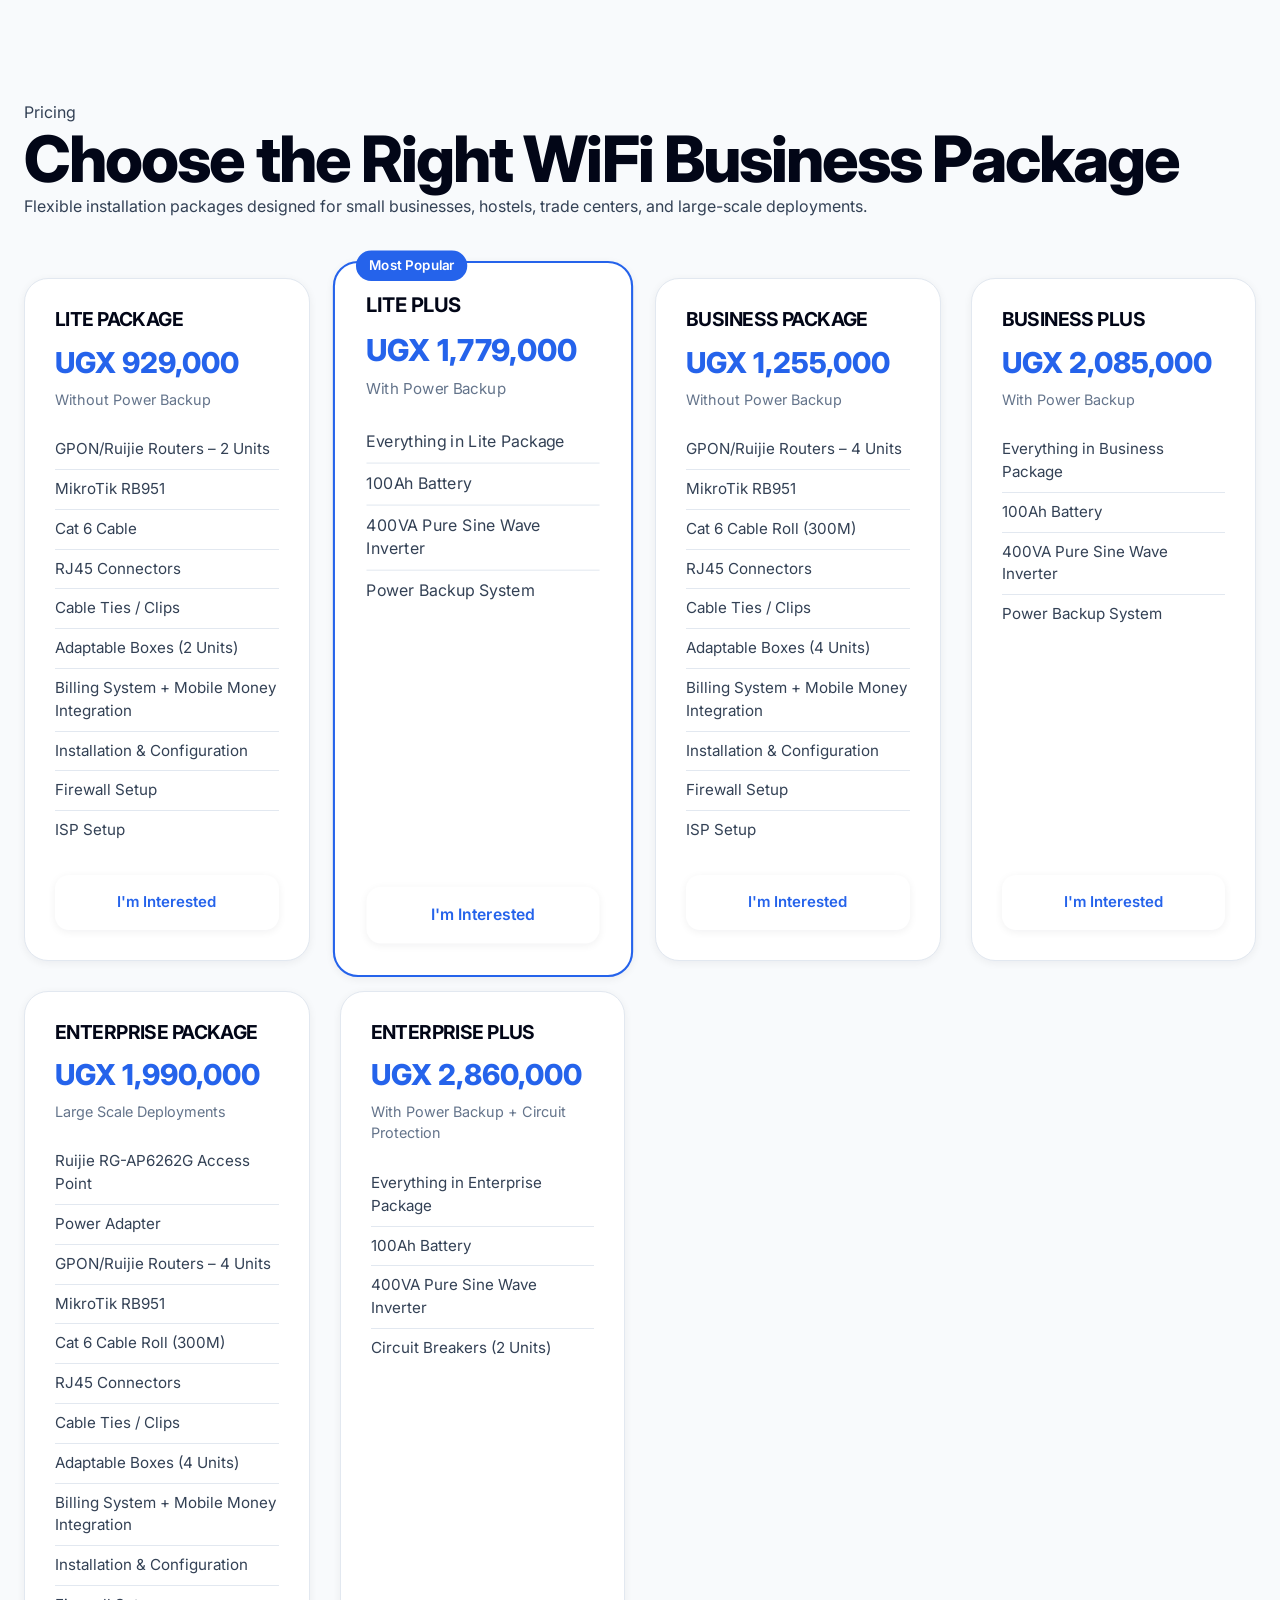
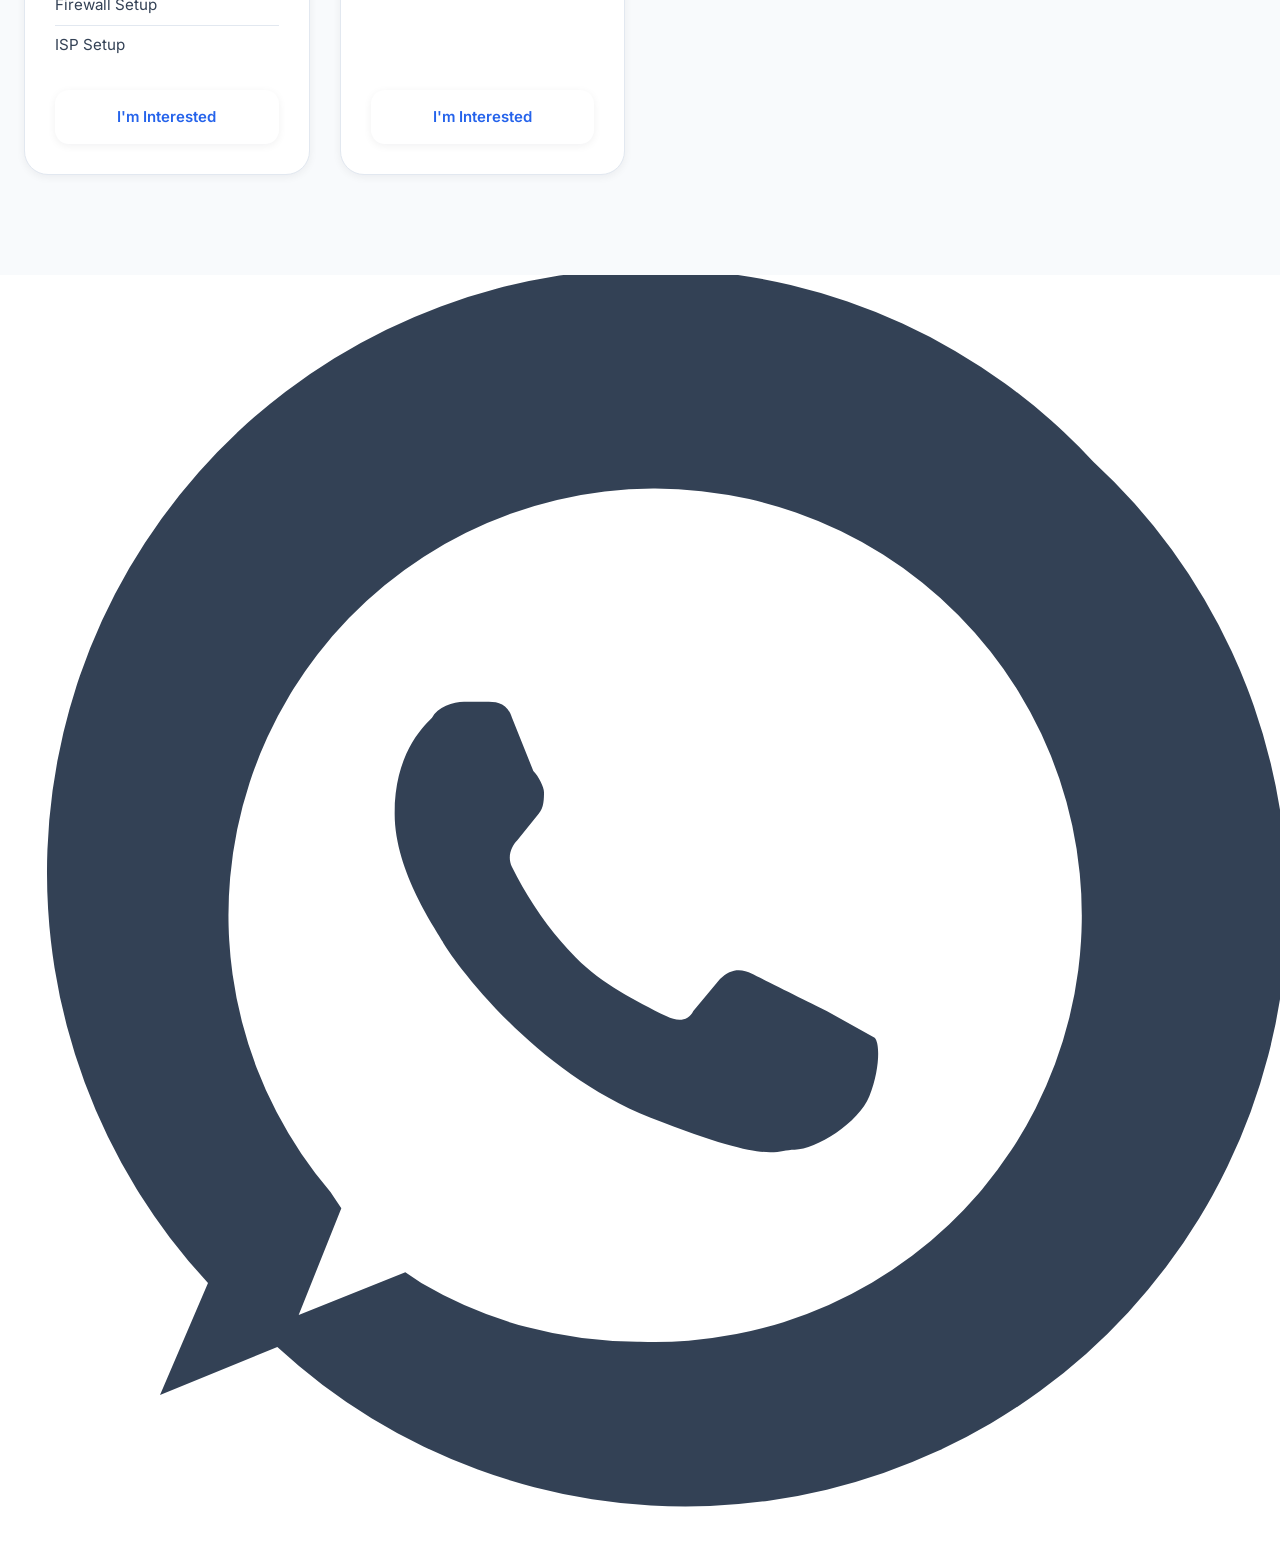
==== pricing.html @ b1c62f4a "feat: add pricing page and styles for pricing cards" ====
<!DOCTYPE html>
<html lang="en">
  <head>
    <meta charset="UTF-8" />
    <meta name="viewport" content="width=device-width, initial-scale=1.0" />
    <title>Pricing - Transys Claude</title>
        <meta charset="UTF-8" />
    <meta name="viewport" content="width=device-width, initial-scale=1.0" />
    <title>Transys Wifi Uganda — Start Your Own Profitable Hotspot Business</title>
    <meta name="description" content="Complete hotspot installation and passive monthly income setup in 2-5 days. Trusted by entrepreneurs across Uganda." />
    <link rel="preconnect" href="https://fonts.googleapis.com" />
    <link rel="preconnect" href="https://fonts.gstatic.com" crossorigin />
    <link href="https://fonts.googleapis.com/css2?family=Inter:wght@400;500;600;700;800&display=swap" rel="stylesheet" />

    <link rel="stylesheet" href="css/variables.css" />
    <link rel="stylesheet" href="css/reset.css" />
    <link rel="stylesheet" href="css/global.css" />
    <link rel="stylesheet" href="css/navbar.css" />
    <link rel="stylesheet" href="css/hero.css" />
    <link rel="stylesheet" href="css/responsive.css" />
    <link rel="stylesheet" href="css/testimonials.css" />
    <link rel="stylesheet" href="css/brands.css" />
    <link rel="stylesheet" href="css/income.css" />
    <link rel="stylesheet" href="css/sections.css" />
    <link rel="stylesheet" href="css/gallery-services.css" />
    <link rel="stylesheet" href="css/knowledge.css" />
    <link rel="stylesheet" href="css/cta.css" />
    <link rel="stylesheet" href="css/calculator.css" />
    <link rel="stylesheet" href="css/faq.css" />
    <link rel="stylesheet" href="css/footer.css" />
    <link rel="stylesheet" href="css/main.css" />
    <link rel="stylesheet" href="css/pricing.css" />
  </head>
  <body>

    <section class="pricing">

        <div class="container">

            <div class="section-heading">
                <span class="section-tag">Pricing</span>

                <h1>
                    Choose the Right WiFi Business Package
                </h1>

                <p>
                    Flexible installation packages designed for small businesses,
                    hostels, trade centers, and large-scale deployments.
                </p>
            </div>

            <div class="pricing-grid">

                <!-- LITE -->
                <div class="pricing-card">

                    <h3>LITE PACKAGE</h3>

                    <p class="price">
                        UGX 929,000
                    </p>

                    <p class="note">
                        Without Power Backup
                    </p>

                    <ul>
                        <li>GPON/Ruijie Routers – 2 Units</li>
                        <li>MikroTik RB951</li>
                        <li>Cat 6 Cable</li>
                        <li>RJ45 Connectors</li>
                        <li>Cable Ties / Clips</li>
                        <li>Adaptable Boxes (2 Units)</li>
                        <li>Billing System + Mobile Money Integration</li>
                        <li>Installation & Configuration</li>
                        <li>Firewall Setup</li>
                        <li>ISP Setup</li>
                    </ul>

                    <a
                        class="btn btn-primary"
                        target="_blank"
                        href="https://wa.me/256753300656?text=Hello%20I%20am%20interested%20in%20the%20LITE%20PACKAGE.">
                        I'm Interested
                    </a>

                </div>

                <!-- LITE PLUS -->
                <div class="pricing-card highlight">

                    <div class="badge">Most Popular</div>

                    <h3>LITE PLUS</h3>

                    <p class="price">
                        UGX 1,779,000
                    </p>

                    <p class="note">
                        With Power Backup
                    </p>

                    <ul>
                        <li>Everything in Lite Package</li>
                        <li>100Ah Battery</li>
                        <li>400VA Pure Sine Wave Inverter</li>
                        <li>Power Backup System</li>
                    </ul>

                    <a
                        class="btn btn-primary"
                        target="_blank"
                        href="https://wa.me/256753300656?text=Hello%20I%20am%20interested%20in%20the%20LITE%20PLUS%20PACKAGE.">
                        I'm Interested
                    </a>

                </div>

                <!-- BUSINESS -->
                <div class="pricing-card">

                    <h3>BUSINESS PACKAGE</h3>

                    <p class="price">
                        UGX 1,255,000
                    </p>

                    <p class="note">
                        Without Power Backup
                    </p>

                    <ul>
                        <li>GPON/Ruijie Routers – 4 Units</li>
                        <li>MikroTik RB951</li>
                        <li>Cat 6 Cable Roll (300M)</li>
                        <li>RJ45 Connectors</li>
                        <li>Cable Ties / Clips</li>
                        <li>Adaptable Boxes (4 Units)</li>
                        <li>Billing System + Mobile Money Integration</li>
                        <li>Installation & Configuration</li>
                        <li>Firewall Setup</li>
                        <li>ISP Setup</li>
                    </ul>

                    <a
                        class="btn btn-primary"
                        target="_blank"
                        href="https://wa.me/256753300656?text=Hello%20I%20am%20interested%20in%20the%20BUSINESS%20PACKAGE.">
                        I'm Interested
                    </a>

                </div>

                <!-- BUSINESS PLUS -->
                <div class="pricing-card">

                    <h3>BUSINESS PLUS</h3>

                    <p class="price">
                        UGX 2,085,000
                    </p>

                    <p class="note">
                        With Power Backup
                    </p>

                    <ul>
                        <li>Everything in Business Package</li>
                        <li>100Ah Battery</li>
                        <li>400VA Pure Sine Wave Inverter</li>
                        <li>Power Backup System</li>
                    </ul>

                    <a
                        class="btn btn-primary"
                        target="_blank"
                        href="https://wa.me/256753300656?text=Hello%20I%20am%20interested%20in%20the%20BUSINESS%20PLUS%20PACKAGE.">
                        I'm Interested
                    </a>

                </div>

                <!-- ENTERPRISE -->
                <div class="pricing-card">

                    <h3>ENTERPRISE PACKAGE</h3>

                    <p class="price">
                        UGX 1,990,000
                    </p>

                    <p class="note">
                        Large Scale Deployments
                    </p>

                    <ul>
                        <li>Ruijie RG-AP6262G Access Point</li>
                        <li>Power Adapter</li>
                        <li>GPON/Ruijie Routers – 4 Units</li>
                        <li>MikroTik RB951</li>
                        <li>Cat 6 Cable Roll (300M)</li>
                        <li>RJ45 Connectors</li>
                        <li>Cable Ties / Clips</li>
                        <li>Adaptable Boxes (4 Units)</li>
                        <li>Billing System + Mobile Money Integration</li>
                        <li>Installation & Configuration</li>
                        <li>Firewall Setup</li>
                        <li>ISP Setup</li>
                    </ul>

                    <a
                        class="btn btn-primary"
                        target="_blank"
                        href="https://wa.me/256753300656?text=Hello%20I%20am%20interested%20in%20the%20ENTERPRISE%20PACKAGE.">
                        I'm Interested
                    </a>

                </div>

                <!-- ENTERPRISE PLUS -->
                <div class="pricing-card">

                    <h3>ENTERPRISE PLUS</h3>

                    <p class="price">
                        UGX 2,860,000
                    </p>

                    <p class="note">
                        With Power Backup + Circuit Protection
                    </p>

                    <ul>
                        <li>Everything in Enterprise Package</li>
                        <li>100Ah Battery</li>
                        <li>400VA Pure Sine Wave Inverter</li>
                        <li>Circuit Breakers (2 Units)</li>
                    </ul>

                    <a
                        class="btn btn-primary"
                        target="_blank"
                        href="https://wa.me/256753300656?text=Hello%20I%20am%20interested%20in%20the%20ENTERPRISE%20PLUS%20PACKAGE.">
                        I'm Interested
                    </a>

                </div>

            </div>

        </div>

    </section>
    <a
        href="https://wa.me/256753300656"
        class="whatsapp-float"
        target="_blank"
        aria-label="Chat on WhatsApp">

        <svg viewBox="0 0 24 24" fill="currentColor">
            <path d="M20.5 3.5A11 11 0 0 0 3.9 18.9L3 21l2.2-.9A11 11 0 1 0 20.5 3.5zM12 20a8 8 0 0 1-4.1-1.1l-.3-.2-2 .8.8-2-.2-.3A8 8 0 1 1 12 20zm3.5-6.2c-.2-.1-1.2-.6-1.4-.7-.2-.1-.4-.1-.6.1l-.5.6c-.1.2-.3.2-.5.1-.6-.3-1.2-.6-1.7-1.1-.5-.5-.9-1.1-1.2-1.7-.1-.2 0-.4.1-.5l.4-.5c.1-.1.1-.3.1-.4 0-.1-.1-.3-.2-.4l-.4-1c-.1-.3-.3-.3-.5-.3h-.4c-.2 0-.5.1-.6.3-.2.2-.7.7-.7 1.8s.8 2.2.9 2.4c.1.2 1.6 2.4 3.9 3.3 2.3.9 2.3.6 2.7.6.4 0 1.2-.5 1.4-1 .2-.5.2-1 .1-1.1z"/>
        </svg>

    </a>

  </body>
</html>
---- css/variables.css ----
:root {
  /* Colors */
  --color-primary: #2563eb;
  --color-primary-dark: #1d4ed8;
  --color-primary-light: #dbeafe;
  --color-dark: #0f172a;
  --color-heading: #020617;
  --color-text: #334155;
  --color-text-light: #64748b;
  --color-accent: #14b8a6;
  --color-bg: #ffffff;
  --color-bg-light: #f8fafc;
  --color-border: #e2e8f0;
  --color-white: #ffffff;

  /* Typography */
  --font-main: "Inter", -apple-system, BlinkMacSystemFont, "Segoe UI", sans-serif;
  --fw-regular: 400;
  --fw-medium: 500;
  --fw-semibold: 600;
  --fw-bold: 700;
  --fw-extrabold: 800;
  --tracking-tight: -0.03em;

  /* Radius */
  --radius-sm: 10px;
  --radius-md: 14px;
  --radius-lg: 20px;
  --radius-xl: 24px;
  --radius-full: 999px;

  /* Shadows */
  --shadow-sm: 0 2px 8px rgba(15, 23, 42, 0.06);
  --shadow-md: 0 10px 40px rgba(15, 23, 42, 0.08);
  --shadow-lg: 0 20px 60px rgba(15, 23, 42, 0.12);

  /* Layout */
  --container-width: 1280px;
  --container-padding: 24px;
  --nav-height: 80px;

  /* Motion */
  --ease: cubic-bezier(0.16, 1, 0.3, 1);
  --transition-fast: 0.2s var(--ease);
  --transition-base: 0.35s var(--ease);
}
---- css/global.css ----
body {
  font-family: var(--font-main);
  color: var(--color-text);
  background: var(--color-bg);
  font-weight: var(--fw-regular);
}

.container {
  width: 100%;
  max-width: var(--container-width);
  margin-inline: auto;
  padding-inline: var(--container-padding);
}

h1,
h2,
h3,
h4 {
  font-weight: var(--fw-extrabold);
  letter-spacing: var(--tracking-tight);
  color: var(--color-heading);
  line-height: 1.1;
}

h1 {
  font-size: clamp(2.5rem, 5vw, 4.25rem);
}

h2 {
  font-size: clamp(1.875rem, 3.5vw, 2.75rem);
}

h3 {
  font-size: clamp(1.25rem, 2vw, 1.5rem);
}

p {
  color: var(--color-text);
}

.eyebrow {
  display: inline-flex;
  align-items: center;
  gap: 8px;
  font-size: 0.8125rem;
  font-weight: var(--fw-semibold);
  letter-spacing: 0.02em;
  text-transform: uppercase;
  color: var(--color-primary);
  background: var(--color-primary-light);
  padding: 6px 14px;
  border-radius: var(--radius-full);
}

/* Buttons */
.btn {
  display: inline-flex;
  align-items: center;
  justify-content: center;
  gap: 10px;
  padding: 16px 28px;
  border-radius: var(--radius-md);
  font-weight: var(--fw-semibold);
  font-size: 0.9375rem;
  white-space: nowrap;
  transition: transform var(--transition-fast), box-shadow var(--transition-fast),
    background var(--transition-fast), border-color var(--transition-fast);
  position: relative;
  overflow: hidden;
}

.btn svg {
  width: 18px;
  height: 18px;
  transition: transform var(--transition-fast);
}

.btn-primary {
  background: var(--color-primary);
  color: var(--color-white);
  box-shadow: var(--shadow-sm);
}

.btn-primary:hover {
  background: var(--color-primary-dark);
  box-shadow: var(--shadow-md);
  transform: translateY(-2px);
}

.btn-primary:hover svg {
  transform: translateX(3px);
}

.btn-secondary {
  background: var(--color-white);
  color: var(--color-heading);
  border: 1.5px solid var(--color-border);
}

.btn-secondary:hover {
  border-color: var(--color-dark);
  transform: translateY(-2px);
  box-shadow: var(--shadow-sm);
}

/* Ripple */
.btn .ripple {
  position: absolute;
  border-radius: 50%;
  transform: scale(0);
  background: rgba(255, 255, 255, 0.45);
  pointer-events: none;
  animation: ripple-anim 0.6s var(--ease);
}

.btn-secondary .ripple {
  background: rgba(15, 23, 42, 0.12);
}

@keyframes ripple-anim {
  to {
    transform: scale(3);
    opacity: 0;
  }
}

/* Scroll reveal */
[data-reveal] {
  opacity: 0;
  transform: translateY(40px);
  transition: opacity 0.7s var(--ease), transform 0.7s var(--ease);
}

[data-reveal].is-visible {
  opacity: 1;
  transform: translateY(0);
}

/* Cards (shared) */
.card {
  background: var(--color-white);
  border: 1px solid var(--color-border);
  border-radius: var(--radius-lg);
  padding: 32px;
  transition: transform var(--transition-base), box-shadow var(--transition-base);
}

.card:hover {
  transform: translateY(-6px);
  box-shadow: var(--shadow-md);
}

.icon-badge {
  display: inline-flex;
  align-items: center;
  justify-content: center;
  width: 52px;
  height: 52px;
  border-radius: var(--radius-md);
  background: var(--color-primary-light);
  color: var(--color-primary);
}

.icon-badge svg {
  width: 26px;
  height: 26px;
}

/* Section spacing */
section {
  padding-block: 96px;
}

.section-head {
  max-width: 640px;
  margin-bottom: 56px;
}

.section-head.center {
  margin-inline: auto;
  text-align: center;
}

.section-head h2 {
  margin-top: 14px;
}

.section-head p {
  margin-top: 16px;
  font-size: 1.0625rem;
  color: var(--color-text-light);
}

.bg-light {
  background: var(--color-bg-light);
}

.visually-hidden {
  position: absolute;
  width: 1px;
  height: 1px;
  overflow: hidden;
  clip: rect(0 0 0 0);
  white-space: nowrap;
}
---- css/navbar.css ----
.navbar {
  position: fixed;
  top: 0;
  left: 0;
  right: 0;
  height: var(--nav-height);
  display: flex;
  align-items: center;
  z-index: 1000;
  background: transparent;
  transition: background var(--transition-base), box-shadow var(--transition-base),
    backdrop-filter var(--transition-base), height var(--transition-base);
}

.navbar.is-scrolled {
  height: 72px;
  background: rgba(255, 255, 255, 0.75);
  backdrop-filter: blur(14px);
  -webkit-backdrop-filter: blur(14px);
  box-shadow: 0 1px 0 rgba(15, 23, 42, 0.06);
}

.navbar__inner {
  display: flex;
  align-items: center;
  justify-content: space-between;
  width: 100%;
}

.navbar__brand {
  display: flex;
  align-items: center;
  gap: 10px;
  font-weight: var(--fw-extrabold);
  font-size: 1.125rem;
  color: var(--color-heading);
  letter-spacing: var(--tracking-tight);
}

.navbar__brand .logo-mark {
  width: 34px;
  height: 34px;
  border-radius: 9px;
  background: var(--color-primary);
  display: flex;
  align-items: center;
  justify-content: center;
}

.navbar__brand .logo-mark svg {
  width: 19px;
  height: 19px;
  color: var(--color-white);
}

.navbar__links {
  display: flex;
  align-items: center;
  gap: 36px;
}

.navbar__links a {
  font-size: 0.9375rem;
  font-weight: var(--fw-medium);
  color: var(--color-text);
  position: relative;
  padding-block: 6px;
  transition: color var(--transition-fast);
}

.navbar__links a::after {
  content: "";
  position: absolute;
  left: 0;
  bottom: 0;
  width: 0;
  height: 2px;
  background: var(--color-primary);
  transition: width var(--transition-fast);
}

.navbar__links a:hover {
  color: var(--color-heading);
}

.navbar__links a:hover::after {
  width: 100%;
}

.navbar__actions {
  display: flex;
  align-items: center;
  gap: 16px;
}

.navbar__actions .btn {
  padding: 12px 22px;
}

/* Mobile toggle */
.navbar__toggle {
  display: none;
  flex-direction: column;
  gap: 5px;
  width: 26px;
}

.navbar__toggle span {
  display: block;
  height: 2px;
  width: 100%;
  background: var(--color-heading);
  border-radius: 2px;
  transition: transform var(--transition-fast), opacity var(--transition-fast);
}

.navbar__toggle.is-open span:nth-child(1) {
  transform: translateY(7px) rotate(45deg);
}

.navbar__toggle.is-open span:nth-child(2) {
  opacity: 0;
}

.navbar__toggle.is-open span:nth-child(3) {
  transform: translateY(-7px) rotate(-45deg);
}

.navbar__mobile {
  position: fixed;
  top: var(--nav-height);
  left: 0;
  right: 0;
  background: var(--color-white);
  border-top: 1px solid var(--color-border);
  box-shadow: var(--shadow-md);
  padding: 24px var(--container-padding) 32px;
  display: flex;
  flex-direction: column;
  gap: 18px;
  transform: translateY(-12px);
  opacity: 0;
  pointer-events: none;
  transition: transform var(--transition-base), opacity var(--transition-base);
}

.navbar__mobile.is-open {
  transform: translateY(0);
  opacity: 1;
  pointer-events: auto;
}

.navbar__mobile a {
  font-weight: var(--fw-medium);
  font-size: 1rem;
  color: var(--color-heading);
}

.navbar__mobile .btn {
  width: 100%;
}
---- css/hero.css ----
.hero {
  padding-top: calc(var(--nav-height) + 64px);
  padding-bottom: 80px;
  position: relative;
  overflow: hidden;
  background: radial-gradient(circle at 80% 0%, #eef4ff 0%, #ffffff 55%);
}

.hero__grid {
  display: grid;
  grid-template-columns: 1.05fr 0.95fr;
  gap: 64px;
  align-items: center;
}

.hero__content .eyebrow {
  margin-bottom: 22px;
}

.hero__content h1 {
  margin-bottom: 22px;
}

.hero__content h1 .accent {
  color: var(--color-primary);
}

.hero__content p {
  font-size: 1.125rem;
  color: var(--color-text-light);
  max-width: 520px;
  margin-bottom: 36px;
}

.hero__actions {
  display: flex;
  flex-wrap: wrap;
  gap: 16px;
  margin-bottom: 48px;
}

.hero__rating {
  display: flex;
  align-items: center;
  gap: 14px;
  margin-bottom: 40px;
}

.hero__rating .stars {
  display: flex;
  gap: 3px;
  color: #f59e0b;
}

.hero__rating .stars svg {
  width: 18px;
  height: 18px;
}

.hero__rating span {
  font-size: 0.9375rem;
  color: var(--color-text-light);
  font-weight: var(--fw-medium);
}

.hero__trust-label {
  font-size: 0.8125rem;
  font-weight: var(--fw-semibold);
  text-transform: uppercase;
  letter-spacing: 0.04em;
  color: var(--color-text-light);
  margin-bottom: 16px;
}

.hero__brands {
  display: flex;
  flex-wrap: wrap;
  align-items: center;
  gap: 28px;
}

.hero__brands span {
  font-weight: var(--fw-bold);
  font-size: 1rem;
  color: #94a3b8;
  letter-spacing: 0.01em;
}

/* Visual side */
.hero__visual {
  position: relative;
  display: flex;
  align-items: center;
  justify-content: center;
}

.hero__art {
  width: 100%;
  aspect-ratio: 1 / 1;
  max-width: 520px;
  border-radius: var(--radius-xl);
  background: linear-gradient(145deg, var(--color-dark), #1e3a8a);
  position: relative;
  box-shadow: var(--shadow-lg);
  overflow: hidden;
}

.hero__art svg {
  position: absolute;
  inset: 0;
  width: 100%;
  height: 100%;
}

.hero__float-card {
  position: absolute;
  background: var(--color-white);
  border-radius: var(--radius-md);
  box-shadow: var(--shadow-md);
  padding: 16px 18px;
  display: flex;
  align-items: center;
  gap: 12px;
  animation: float 5s ease-in-out infinite;
}

.hero__float-card.card-1 {
  top: 12%;
  left: -8%;
  animation-delay: 0s;
}

.hero__float-card.card-2 {
  bottom: 14%;
  right: -10%;
  animation-delay: 1.2s;
}

.hero__float-card .icon-badge {
  width: 40px;
  height: 40px;
  border-radius: 10px;
}

.hero__float-card .icon-badge svg {
  width: 20px;
  height: 20px;
}

.hero__float-card strong {
  display: block;
  font-size: 0.9375rem;
  color: var(--color-heading);
}

.hero__float-card small {
  font-size: 0.8125rem;
  color: var(--color-text-light);
}

@keyframes float {
  0%,
  100% {
    transform: translateY(0);
  }
  50% {
    transform: translateY(-12px);
  }
}

@media (prefers-reduced-motion: reduce) {
  .hero__float-card {
    animation: none;
  }
}
---- css/responsive.css ----
@media (max-width: 1024px) {
  .hero__grid {
    grid-template-columns: 1fr;
    text-align: center;
  }

  .hero__content p {
    margin-inline: auto;
  }

  .hero__actions,
  .hero__rating,
  .hero__brands {
    justify-content: center;
  }

  .hero__visual {
    order: -1;
  }

  .hero__art {
    max-width: 420px;
    margin-inline: auto;
  }
}

@media (max-width: 860px) {
  .navbar__links {
    display: none;
  }

  .navbar__actions .btn-secondary {
    display: none;
  }

  .navbar__toggle {
    display: flex;
  }
}

@media (min-width: 861px) {
  .navbar__mobile {
    display: none;
  }
}

@media (max-width: 640px) {
  :root {
    --container-padding: 20px;
  }

  section {
    padding-block: 64px;
  }

  .hero {
    padding-top: calc(var(--nav-height) + 40px);
  }

  .hero__actions {
    flex-direction: column;
    width: 100%;
  }

  .hero__actions .btn {
    width: 100%;
  }

  .hero__float-card.card-1 {
    left: 0;
    top: -6%;
  }

  .hero__float-card.card-2 {
    right: 0;
    bottom: -6%;
  }
}
---- css/testimonials.css ----
.testimonials {
  position: relative;
  overflow: hidden;
}

.testimonials__head {
  display: flex;
  align-items: flex-end;
  justify-content: space-between;
  gap: 24px;
  margin-bottom: 48px;
}

.testimonials__head .section-head {
  margin-bottom: 0;
}

.testimonials__controls {
  display: flex;
  align-items: center;
  gap: 12px;
}

.testimonials__arrow {
  display: flex;
  align-items: center;
  justify-content: center;
  width: 48px;
  height: 48px;
  border-radius: var(--radius-full);
  background: var(--color-white);
  border: 1.5px solid var(--color-border);
  color: var(--color-heading);
  transition: background var(--transition-fast), border-color var(--transition-fast),
    transform var(--transition-fast);
}

.testimonials__arrow svg {
  width: 20px;
  height: 20px;
}

.testimonials__arrow:hover {
  background: var(--color-primary);
  border-color: var(--color-primary);
  color: var(--color-white);
  transform: translateY(-2px);
}

/* Viewport / track */
.testimonials__viewport {
  overflow: hidden;
  border-radius: var(--radius-xl);
}

.testimonials__track {
  display: flex;
  transition: transform 0.6s var(--ease);
  will-change: transform;
}

.testimonials__slide {
  flex: 0 0 calc((100% - 2 * 24px) / 3);
  margin-right: 24px;
}

.testimonial-card {
  background: var(--color-white);
  border: 1px solid var(--color-border);
  border-radius: var(--radius-lg);
  overflow: hidden;
  box-shadow: var(--shadow-sm);
  transition: transform var(--transition-base), box-shadow var(--transition-base);
  height: 100%;
}

.testimonial-card:hover {
  transform: translateY(-6px);
  box-shadow: var(--shadow-md);
}

.testimonial-card__video {
  position: relative;
  aspect-ratio: 16 / 9;
  background: var(--color-dark);
  overflow: hidden;
}

.testimonial-card__video img {
  width: 100%;
  height: 100%;
  object-fit: cover;
  transition: transform 0.5s var(--ease);
}

.testimonial-card:hover .testimonial-card__video img {
  transform: scale(1.06);
}

.testimonial-card__video iframe {
  position: absolute;
  inset: 0;
  width: 100%;
  height: 100%;
  border: 0;
}

.testimonial-card__badge {
  position: absolute;
  top: 14px;
  left: 14px;
  display: inline-flex;
  align-items: center;
  gap: 6px;
  background: rgba(15, 23, 42, 0.6);
  backdrop-filter: blur(6px);
  color: var(--color-white);
  font-size: 0.75rem;
  font-weight: var(--fw-semibold);
  padding: 6px 12px;
  border-radius: var(--radius-full);
}

.testimonial-card__duration {
  position: absolute;
  bottom: 14px;
  right: 14px;
  background: rgba(15, 23, 42, 0.7);
  color: var(--color-white);
  font-size: 0.75rem;
  font-weight: var(--fw-medium);
  padding: 4px 10px;
  border-radius: var(--radius-full);
}

.testimonial-card__play {
  position: absolute;
  inset: 0;
  display: flex;
  align-items: center;
  justify-content: center;
}

.testimonial-card__play span {
  width: 64px;
  height: 64px;
  border-radius: 50%;
  background: rgba(255, 255, 255, 0.95);
  display: flex;
  align-items: center;
  justify-content: center;
  box-shadow: var(--shadow-md);
  transition: transform var(--transition-fast), background var(--transition-fast);
}

.testimonial-card__play svg {
  width: 22px;
  height: 22px;
  color: var(--color-primary);
  margin-left: 3px;
}

.testimonial-card:hover .testimonial-card__play span {
  transform: scale(1.08);
  background: var(--color-primary);
}

.testimonial-card:hover .testimonial-card__play svg {
  color: var(--color-white);
}

.testimonial-card__body {
  padding: 22px 24px 26px;
}

.testimonial-card__person {
  display: flex;
  align-items: center;
  gap: 12px;
  margin-bottom: 16px;
}

.testimonial-card__avatar {
  width: 44px;
  height: 44px;
  border-radius: 50%;
  background: var(--color-primary-light);
  color: var(--color-primary);
  display: flex;
  align-items: center;
  justify-content: center;
  font-weight: var(--fw-bold);
  font-size: 0.9375rem;
  flex-shrink: 0;
}

.testimonial-card__person strong {
  display: block;
  font-size: 0.9375rem;
  color: var(--color-heading);
}

.testimonial-card__person small {
  font-size: 0.8125rem;
  color: var(--color-text-light);
}

.testimonial-card__stat {
  display: flex;
  align-items: center;
  justify-content: space-between;
  padding-top: 16px;
  border-top: 1px solid var(--color-border);
}

.testimonial-card__stat span {
  font-size: 0.8125rem;
  color: var(--color-text-light);
  font-weight: var(--fw-medium);
}

.testimonial-card__stat strong {
  font-size: 1.0625rem;
  color: var(--color-accent);
  font-weight: var(--fw-extrabold);
}

/* Dots */
.testimonials__dots {
  display: flex;
  justify-content: center;
  gap: 8px;
  margin-top: 36px;
}

.testimonials__dot {
  width: 8px;
  height: 8px;
  border-radius: var(--radius-full);
  background: var(--color-border);
  transition: width var(--transition-fast), background var(--transition-fast);
}

.testimonials__dot.is-active {
  width: 26px;
  background: var(--color-primary);
}

/* Progress bar (autoplay indicator) */
.testimonials__progress {
  position: relative;
  height: 3px;
  width: 120px;
  background: var(--color-border);
  border-radius: var(--radius-full);
  overflow: hidden;
  margin-top: 36px;
  margin-inline: auto;
}

.testimonials__progress-bar {
  position: absolute;
  inset: 0;
  width: 0%;
  background: var(--color-primary);
  border-radius: var(--radius-full);
}

.testimonials__progress-bar.is-animating {
  transition: width linear;
}
---- css/brands.css ----
.brands{

    padding:70px 0;

    overflow:hidden;

    background:var(--color-bg-light);

}

.brands-title{

    text-align:center;

    margin-bottom:40px;

    color:var(--color-text-light);

    font-weight:600;

}

.brands-slider{

    overflow:hidden;

}

.brands-track{

    display:flex;

    width:max-content;

    gap:70px;

    animation:scrollBrands 25s linear infinite;

}

.brands-track img{

    height:40px;

    width:auto;

    opacity:.8;

    transition:.3s;

}

.brands-track img:hover{

    opacity:1;

    transform:scale(1.1);

}

@keyframes scrollBrands{

    from{
        transform:translateX(0);
    }

    to{
        transform:translateX(-50%);
    }

}

/* ========================
   BRANDS MARQUEE
======================== */
.brands {
  padding-block: 52px;
  border-top: 1px solid var(--color-border);
  border-bottom: 1px solid var(--color-border);
  background: var(--color-white);
  overflow: hidden;
}

.brands-title {
  font-size: 0.8125rem;
  font-weight: var(--fw-semibold);
  text-transform: uppercase;
  letter-spacing: 0.06em;
  color: var(--color-text-light);
  text-align: center;
  margin-bottom: 36px;
}

/* Slider viewport — masks overflow on both sides */
.brands-slider {
  position: relative;
  overflow: hidden;
}

/* Fade-out edges */
.brands-slider::before,
.brands-slider::after {
  content: "";
  position: absolute;
  top: 0;
  bottom: 0;
  width: 120px;
  z-index: 2;
  pointer-events: none;
}

.brands-slider::before {
  left: 0;
  background: linear-gradient(to right, var(--color-white), transparent);
}

.brands-slider::after {
  right: 0;
  background: linear-gradient(to left, var(--color-white), transparent);
}

/* The track that scrolls */
.brands-track {
  display: flex;
  align-items: center;
  gap: 64px;
  width: max-content;
  animation: brands-scroll 28s linear infinite;
}

.brands-track:hover {
  animation-play-state: paused;
}

@keyframes brands-scroll {
  0%   { transform: translateX(0); }
  100% { transform: translateX(-50%); }
}

/* Logo images */
.brands-track img {
  height: 36px;
  width: auto;
  max-width: 140px;
  object-fit: contain;
  filter: grayscale(1) opacity(0.55);
  transition: filter var(--transition-base), transform var(--transition-base);
  display: block;
  flex-shrink: 0;
  user-select: none;
  -webkit-user-drag: none;
}

.brands-track img:hover {
  filter: grayscale(0) opacity(1);
  transform: scale(1.08);
}

/* Responsive */
@media (max-width: 640px) {
  .brands-track {
    gap: 40px;
    animation-duration: 18s;
  }

  .brands-track img {
    height: 28px;
  }

  .brands-slider::before,
  .brands-slider::after {
    width: 60px;
  }
}

.hero__trust{
    margin-top:40px;
}

.hero__trust-label{
    font-size:0.9rem;
    font-weight:600;
    color:var(--color-text-light);
    margin-bottom:16px;
}

/* container that hides overflow */
.brands-slider{
    width:100%;
    overflow:hidden;
}

/* moving track */
.brands-track{
    display:flex;
    align-items:center;
    gap:60px;
    width:max-content;
    animation:scrollBrands 25s linear infinite;
}

/* logos */
.brands-track img{
    height:34px;
    width:auto;
    flex-shrink:0;
    opacity:0.75;
    transition:0.3s ease;
}

/* hover effect */
.brands-track img:hover{
    opacity:1;
    transform:scale(1.08);
}

/* smooth infinite scroll */
@keyframes scrollBrands{
    0%{
        transform:translateX(0);
    }
    100%{
        transform:translateX(-50%);
    }
}
---- css/income.css ----
.income {
  position: relative;
}

.income__grid {
  display: grid;
  grid-template-columns: repeat(3, 1fr);
  gap: 24px;
}

.income-card {
  position: relative;
  background: var(--color-white);
  border: 1px solid var(--color-border);
  border-radius: var(--radius-lg);
  padding: 32px;
  overflow: hidden;
  transition: transform var(--transition-base), box-shadow var(--transition-base),
    border-color var(--transition-base);
}

.income-card:hover {
  transform: translateY(-6px);
  box-shadow: var(--shadow-md);
  border-color: transparent;
}

.income-card__glow {
  position: absolute;
  top: -60px;
  right: -60px;
  width: 160px;
  height: 160px;
  border-radius: 50%;
  background: radial-gradient(circle, var(--color-primary-light) 0%, transparent 70%);
  opacity: 0;
  transition: opacity var(--transition-base);
}

.income-card:hover .income-card__glow {
  opacity: 1;
}

.income-card__top {
  display: flex;
  align-items: flex-start;
  justify-content: space-between;
  margin-bottom: 28px;
}

.income-card__tag {
  display: inline-flex;
  align-items: center;
  gap: 6px;
  font-size: 0.75rem;
  font-weight: var(--fw-semibold);
  text-transform: uppercase;
  letter-spacing: 0.03em;
  color: var(--color-accent);
  background: #ecfdf5;
  padding: 6px 12px;
  border-radius: var(--radius-full);
}

.income-card__tag svg {
  width: 12px;
  height: 12px;
}

.income-card h3 {
  margin-bottom: 4px;
}

.income-card__location {
  font-size: 0.875rem;
  color: var(--color-text-light);
  margin-bottom: 24px;
}

.income-card__figure {
  display: flex;
  align-items: baseline;
  gap: 8px;
  margin-bottom: 22px;
}

.income-card__figure strong {
  font-size: 2rem;
  font-weight: var(--fw-extrabold);
  letter-spacing: var(--tracking-tight);
  color: var(--color-heading);
}

.income-card__figure span {
  font-size: 0.9375rem;
  color: var(--color-text-light);
  font-weight: var(--fw-medium);
}

.income-card__stats {
  display: flex;
  gap: 18px;
  padding-top: 20px;
  border-top: 1px solid var(--color-border);
}

.income-card__stat {
  display: flex;
  align-items: center;
  gap: 8px;
}

.income-card__stat svg {
  width: 16px;
  height: 16px;
  color: var(--color-primary);
  flex-shrink: 0;
}

.income-card__stat span {
  font-size: 0.8125rem;
  color: var(--color-text-light);
  font-weight: var(--fw-medium);
}

/* Animated counter */
.income-card__figure strong[data-count] {
  font-variant-numeric: tabular-nums;
}

.income__footnote {
  display: flex;
  align-items: center;
  gap: 10px;
  justify-content: center;
  margin-top: 40px;
  font-size: 0.875rem;
  color: var(--color-text-light);
}

.income__footnote svg {
  width: 16px;
  height: 16px;
  color: var(--color-accent);
  flex-shrink: 0;
}
---- css/sections.css ----
/* ========================
   WHY IT WORKS
======================== */
.why {
  position: relative;
  overflow: hidden;
}

.why__grid {
  display: grid;
  grid-template-columns: 1fr 1fr;
  gap: 80px;
  align-items: center;
}

.why__visual {
  position: relative;
}

.why__visual-inner {
  background: linear-gradient(145deg, var(--color-dark) 0%, #1e3a8a 100%);
  border-radius: var(--radius-xl);
  padding: 40px 36px;
  box-shadow: var(--shadow-lg);
  position: relative;
  overflow: hidden;
}

.why__visual-inner::before {
  content: "";
  position: absolute;
  top: -80px;
  right: -80px;
  width: 260px;
  height: 260px;
  background: radial-gradient(circle, rgba(37,99,235,0.4) 0%, transparent 70%);
  border-radius: 50%;
}

.why__stat-row {
  display: grid;
  grid-template-columns: 1fr 1fr;
  gap: 16px;
  margin-bottom: 16px;
}

.why__stat-box {
  background: rgba(255, 255, 255, 0.06);
  border: 1px solid rgba(255, 255, 255, 0.1);
  border-radius: var(--radius-md);
  padding: 20px;
  transition: background var(--transition-fast);
}

.why__stat-box:hover {
  background: rgba(255, 255, 255, 0.1);
}

.why__stat-box .label {
  display: block;
  font-size: 0.75rem;
  font-weight: var(--fw-semibold);
  text-transform: uppercase;
  letter-spacing: 0.05em;
  color: rgba(255, 255, 255, 0.5);
  margin-bottom: 10px;
}

.why__stat-box strong {
  display: block;
  font-size: 1.625rem;
  font-weight: var(--fw-extrabold);
  letter-spacing: var(--tracking-tight);
  color: var(--color-white);
  font-variant-numeric: tabular-nums;
}

.why__stat-box.accent strong {
  color: var(--color-accent);
}

.why__stat-box.full {
  grid-column: 1 / -1;
}

.why__bar-label {
  display: flex;
  justify-content: space-between;
  font-size: 0.8125rem;
  color: rgba(255, 255, 255, 0.6);
  margin-bottom: 8px;
}

.why__bar-track {
  height: 6px;
  background: rgba(255, 255, 255, 0.1);
  border-radius: var(--radius-full);
  overflow: hidden;
}

.why__bar-fill {
  height: 100%;
  border-radius: var(--radius-full);
  background: var(--color-primary);
  width: 0%;
  transition: width 1.2s var(--ease);
}

.why__bar-fill.is-filled {
  /* width set by inline style */
}

/* Reasons list */
.why__reasons {
  display: flex;
  flex-direction: column;
  gap: 28px;
  margin-top: 40px;
}

.why__reason {
  display: flex;
  align-items: flex-start;
  gap: 18px;
  padding: 24px;
  background: var(--color-white);
  border: 1px solid var(--color-border);
  border-radius: var(--radius-lg);
  transition: transform var(--transition-base), box-shadow var(--transition-base),
    border-color var(--transition-base);
}

.why__reason:hover {
  transform: translateX(6px);
  box-shadow: var(--shadow-sm);
  border-color: var(--color-primary-light);
}

.why__reason .icon-badge {
  flex-shrink: 0;
}

.why__reason h4 {
  font-size: 1rem;
  font-weight: var(--fw-bold);
  margin-bottom: 5px;
  color: var(--color-heading);
}

.why__reason p {
  font-size: 0.9rem;
  color: var(--color-text-light);
  line-height: 1.6;
}

/* ========================
   WHO IS IT FOR
======================== */
.who {
  position: relative;
}

.who__grid {
  display: grid;
  grid-template-columns: repeat(3, 1fr);
  gap: 20px;
}

.who-card {
  background: var(--color-white);
  border: 1px solid var(--color-border);
  border-radius: var(--radius-lg);
  padding: 28px 28px 32px;
  transition: transform var(--transition-base), box-shadow var(--transition-base),
    border-color var(--transition-base);
  position: relative;
  overflow: hidden;
}

.who-card::after {
  content: "";
  position: absolute;
  bottom: 0;
  left: 0;
  right: 0;
  height: 3px;
  background: var(--color-primary);
  transform: scaleX(0);
  transform-origin: left;
  transition: transform var(--transition-base);
  border-radius: 0 0 var(--radius-lg) var(--radius-lg);
}

.who-card:hover {
  transform: translateY(-6px);
  box-shadow: var(--shadow-md);
  border-color: transparent;
}

.who-card:hover::after {
  transform: scaleX(1);
}

.who-card .icon-badge {
  margin-bottom: 18px;
}

.who-card h3 {
  font-size: 1.0625rem;
  margin-bottom: 8px;
}

.who-card p {
  font-size: 0.9rem;
  color: var(--color-text-light);
  line-height: 1.6;
  margin-bottom: 20px;
}

.who-card__earning {
  display: inline-flex;
  align-items: center;
  gap: 7px;
  font-size: 0.8125rem;
  font-weight: var(--fw-semibold);
  color: var(--color-accent);
  background: #ecfdf5;
  padding: 6px 12px;
  border-radius: var(--radius-full);
}

.who-card__earning svg {
  width: 13px;
  height: 13px;
}

/* Responsive overrides for sections 3-5 */
@media (max-width: 1024px) {
  .income__grid {
    grid-template-columns: repeat(3, 1fr);
  }

  .why__grid {
    grid-template-columns: 1fr;
    gap: 48px;
  }

  .who__grid {
    grid-template-columns: repeat(2, 1fr);
  }
}

@media (max-width: 640px) {
  .income__grid {
    grid-template-columns: 1fr;
  }

  .who__grid {
    grid-template-columns: 1fr;
  }

  .why__stat-row {
    grid-template-columns: 1fr 1fr;
  }
}
---- css/gallery-services.css ----
/* ========================
   SECTION 6: PROJECT GALLERY
======================== */
.gallery {
  position: relative;
  overflow: hidden;
}

.gallery__grid {
  display: grid;
  grid-template-columns: repeat(12, 1fr);
  grid-template-rows: auto;
  gap: 16px;
}

.gallery__item {
  position: relative;
  border-radius: var(--radius-lg);
  overflow: hidden;
  background: var(--color-dark);
  cursor: pointer;
}

.gallery__item:nth-child(1) { grid-column: span 5; grid-row: span 2; }
.gallery__item:nth-child(2) { grid-column: span 4; }
.gallery__item:nth-child(3) { grid-column: span 3; }
.gallery__item:nth-child(4) { grid-column: span 4; }
.gallery__item:nth-child(5) { grid-column: span 3; }
.gallery__item:nth-child(6) { grid-column: span 4; }

.gallery__img {
  width: 100%;
  height: 100%;
  min-height: 220px;
  object-fit: cover;
  display: block;
  transition: transform 0.6s var(--ease), filter 0.4s var(--ease);
  filter: brightness(0.88);
}

.gallery__item:hover .gallery__img {
  transform: scale(1.06);
  filter: brightness(1);
}

.gallery__overlay {
  position: absolute;
  inset: 0;
  background: linear-gradient(
    to top,
    rgba(15, 23, 42, 0.82) 0%,
    rgba(15, 23, 42, 0.2) 50%,
    transparent 100%
  );
  display: flex;
  flex-direction: column;
  justify-content: flex-end;
  padding: 22px;
  opacity: 0;
  transition: opacity var(--transition-base);
}

.gallery__item:hover .gallery__overlay {
  opacity: 1;
}

.gallery__item:nth-child(1) .gallery__overlay {
  opacity: 1;
}

.gallery__label {
  font-size: 0.875rem;
  font-weight: var(--fw-semibold);
  color: var(--color-white);
  display: flex;
  align-items: center;
  gap: 8px;
}

.gallery__label svg {
  width: 15px;
  height: 15px;
  color: var(--color-accent);
  flex-shrink: 0;
}

.gallery__sublabel {
  font-size: 0.75rem;
  color: rgba(255, 255, 255, 0.65);
  margin-top: 4px;
}

.gallery__zoom {
  position: absolute;
  top: 14px;
  right: 14px;
  width: 36px;
  height: 36px;
  border-radius: 50%;
  background: rgba(255, 255, 255, 0.15);
  backdrop-filter: blur(6px);
  display: flex;
  align-items: center;
  justify-content: center;
  opacity: 0;
  transform: scale(0.8);
  transition: opacity var(--transition-fast), transform var(--transition-fast);
  color: white;
}

.gallery__zoom svg {
  width: 16px;
  height: 16px;
}

.gallery__item:hover .gallery__zoom {
  opacity: 1;
  transform: scale(1);
}

/* Placeholder art for gallery items (until real photos are added) */
.gallery__placeholder {
  width: 100%;
  min-height: 220px;
  display: flex;
  align-items: center;
  justify-content: center;
  background: linear-gradient(145deg, var(--color-dark), #1e3a8a);
}

.gallery__item:nth-child(1) .gallery__placeholder { min-height: 460px; }

.gallery__placeholder svg {
  width: 48px;
  height: 48px;
  color: rgba(255,255,255,0.15);
}

/* Lightbox */
.lightbox {
  position: fixed;
  inset: 0;
  z-index: 2000;
  background: rgba(5, 10, 24, 0.95);
  display: flex;
  align-items: center;
  justify-content: center;
  padding: 24px;
  opacity: 0;
  pointer-events: none;
  transition: opacity 0.3s var(--ease);
}

.lightbox.is-open {
  opacity: 1;
  pointer-events: auto;
}

.lightbox__inner {
  max-width: 960px;
  width: 100%;
  position: relative;
}

.lightbox__img {
  width: 100%;
  border-radius: var(--radius-lg);
  box-shadow: var(--shadow-lg);
}

.lightbox__close {
  position: absolute;
  top: -48px;
  right: 0;
  width: 40px;
  height: 40px;
  border-radius: 50%;
  background: rgba(255,255,255,0.1);
  color: white;
  display: flex;
  align-items: center;
  justify-content: center;
  transition: background var(--transition-fast);
}

.lightbox__close:hover { background: rgba(255,255,255,0.2); }
.lightbox__close svg { width: 18px; height: 18px; }

.gallery__cta {
  display: flex;
  justify-content: center;
  margin-top: 40px;
}

/* ========================
   SECTION 7: SERVICES
======================== */
.services {
  position: relative;
}

.services__grid {
  display: grid;
  grid-template-columns: repeat(3, 1fr);
  gap: 20px;
}

.service-card {
  background: var(--color-white);
  border: 1px solid var(--color-border);
  border-radius: var(--radius-lg);
  padding: 32px;
  position: relative;
  overflow: hidden;
  transition: transform var(--transition-base), box-shadow var(--transition-base),
    border-color var(--transition-base);
}

.service-card::before {
  content: "";
  position: absolute;
  top: 0; left: 0; right: 0;
  height: 3px;
  background: var(--color-primary);
  transform: scaleX(0);
  transform-origin: left;
  transition: transform var(--transition-base);
}

.service-card:hover {
  transform: translateY(-6px);
  box-shadow: var(--shadow-md);
  border-color: transparent;
}

.service-card:hover::before { transform: scaleX(1); }

.service-card .icon-badge {
  margin-bottom: 20px;
  width: 56px;
  height: 56px;
}

.service-card .icon-badge svg {
  width: 28px;
  height: 28px;
}

.service-card h3 {
  font-size: 1.0625rem;
  margin-bottom: 10px;
}

.service-card p {
  font-size: 0.9rem;
  color: var(--color-text-light);
  line-height: 1.65;
  margin-bottom: 22px;
}

.service-card__tags {
  display: flex;
  flex-wrap: wrap;
  gap: 8px;
}

.service-tag {
  font-size: 0.75rem;
  font-weight: var(--fw-semibold);
  color: var(--color-primary);
  background: var(--color-primary-light);
  padding: 4px 12px;
  border-radius: var(--radius-full);
}

/* ========================
   SECTION 8: HOW IT WORKS
======================== */
.process {
  position: relative;
  overflow: hidden;
}

.process__steps {
  display: grid;
  grid-template-columns: repeat(4, 1fr);
  gap: 0;
  position: relative;
  margin-top: 64px;
}

/* Connecting line */
.process__steps::before {
  content: "";
  position: absolute;
  top: 36px;
  left: calc(12.5% + 24px);
  right: calc(12.5% + 24px);
  height: 2px;
  background: linear-gradient(to right, var(--color-primary), var(--color-accent));
  z-index: 0;
}

.process__step {
  display: flex;
  flex-direction: column;
  align-items: center;
  text-align: center;
  padding: 0 20px;
  position: relative;
  z-index: 1;
}

.process__number {
  width: 72px;
  height: 72px;
  border-radius: 50%;
  background: var(--color-white);
  border: 2px solid var(--color-border);
  display: flex;
  align-items: center;
  justify-content: center;
  margin-bottom: 28px;
  position: relative;
  transition: border-color var(--transition-base), box-shadow var(--transition-base),
    transform var(--transition-base);
  box-shadow: var(--shadow-sm);
}

.process__number svg {
  width: 28px;
  height: 28px;
  color: var(--color-primary);
}

.process__step:hover .process__number {
  border-color: var(--color-primary);
  box-shadow: 0 0 0 6px var(--color-primary-light);
  transform: scale(1.06);
}

.process__step-tag {
  display: inline-block;
  font-size: 0.6875rem;
  font-weight: var(--fw-bold);
  text-transform: uppercase;
  letter-spacing: 0.06em;
  color: var(--color-primary);
  background: var(--color-primary-light);
  padding: 3px 10px;
  border-radius: var(--radius-full);
  margin-bottom: 10px;
}

.process__step h3 {
  font-size: 1.0625rem;
  margin-bottom: 10px;
}

.process__step p {
  font-size: 0.875rem;
  color: var(--color-text-light);
  line-height: 1.65;
}

.process__cta {
  display: flex;
  flex-direction: column;
  align-items: center;
  gap: 14px;
  margin-top: 72px;
  text-align: center;
}

.process__cta p {
  font-size: 0.9375rem;
  color: var(--color-text-light);
}

/* Responsive overrides for 6,7,8 */
@media (max-width: 1024px) {
  .services__grid {
    grid-template-columns: repeat(2, 1fr);
  }

  .process__steps {
    grid-template-columns: repeat(2, 1fr);
    gap: 48px 32px;
  }

  .process__steps::before { display: none; }

  .gallery__grid {
    grid-template-columns: repeat(6, 1fr);
  }

  .gallery__item:nth-child(1) { grid-column: span 6; grid-row: span 1; }
  .gallery__item:nth-child(2) { grid-column: span 3; }
  .gallery__item:nth-child(3) { grid-column: span 3; }
  .gallery__item:nth-child(4) { grid-column: span 2; }
  .gallery__item:nth-child(5) { grid-column: span 2; }
  .gallery__item:nth-child(6) { grid-column: span 2; }
}

@media (max-width: 640px) {
  .services__grid {
    grid-template-columns: 1fr;
  }

  .process__steps {
    grid-template-columns: 1fr;
    gap: 40px;
  }

  .gallery__grid {
    grid-template-columns: 1fr 1fr;
    gap: 12px;
  }

  .gallery__item:nth-child(n) {
    grid-column: span 1;
    grid-row: span 1;
  }

  .gallery__item:nth-child(1) {
    grid-column: span 2;
  }
}
---- css/knowledge.css ----
/* ===========================
   KNOWLEDGE CENTER
=========================== */

.knowledge{

    background:var(--color-bg-light);

}

.blog-grid{

    margin-top:60px;

    display:grid;

    grid-template-columns:repeat(auto-fit,minmax(300px,1fr));

    gap:30px;

}

.blog-card{

    background:white;

    border-radius:var(--radius-xl);

    padding:35px;

    border:1px solid var(--color-border);

    box-shadow:var(--shadow-sm);

    transition:var(--transition-base);

}

.blog-card:hover{

    transform:translateY(-8px);

    box-shadow:var(--shadow-lg);

}

.blog-card h3{

    font-size:1.35rem;

    color:var(--color-heading);

    margin-bottom:18px;

}

.blog-card p{

    color:var(--color-text);

    line-height:1.8;

    margin-bottom:30px;

}

.blog-card a{

    color:var(--color-primary);

    text-decoration:none;

    font-weight:600;

}

.blog-card a:hover{

    color:var(--color-primary-dark);

}
---- css/cta.css ----
/* ===========================
   FINAL CTA
=========================== */

.cta{

    padding:120px 0;

    background:white;

}

.cta-card{

    text-align:center;

    background: linear-gradient(145deg, var(--color-dark) 0%, #1e3a8a 100%);

    color: var(--color-white) ;

    background: linear-gradient(145deg, var(--color-dark) 0%, #1e3a8a 100%);
    border-radius: var(--radius-xl);
    padding: 40px 36px;
    box-shadow: var(--shadow-lg);
    position: relative;
    overflow: hidden;

}




.cta-card h2{

    font-size:3rem;

    margin-bottom:20px;

    font-weight:800;
    color: var(--color-white) ;

}

.cta-card p{

    max-width:700px;

    margin:0 auto 40px;

    font-size:1.15rem;

    opacity:.95;

    line-height:1.8;
    font-size: 0.75rem;
    color: rgba(255, 255, 255, 0.65);

}

.cta-buttons{

    display:flex;

    justify-content:center;

    gap:20px;

    flex-wrap:wrap;

}

.cta-buttons .btn{

    min-width:220px;

}

.btn-primary{

    background:white;

    color:var(--color-primary);

}

.btn-primary:hover{

    transform:translateY(-4px);

}

.btn-secondary{

    border:2px solid rgba(255,255,255,.35);

    color:white;

    background:transparent;

}

.btn-secondary:hover{

    background:white;

    color:var(--color-primary);

}
---- css/calculator.css ----
/* ===========================
   PROFIT CALCULATOR
=========================== */

.calculator{
    background:var(--color-bg-light);
}

.calculator-card{

    max-width:800px;
    margin:60px auto 0;

    background:var(--color-white);

    border-radius:var(--radius-xl);

    padding:48px;

    box-shadow:var(--shadow-md);

    border:1px solid var(--color-border);

}

.form-group{

    margin-bottom:40px;

}

.form-group label{

    display:block;

    font-size:1rem;

    font-weight:600;

    color:var(--color-heading);

    margin-bottom:16px;

}

.form-group input[type="range"]{

    width:100%;

    cursor:pointer;

    accent-color:var(--color-primary);

}

.form-group span{

    display:inline-block;

    margin-top:12px;

    font-weight:700;

    color:var(--color-primary);

}

.results{

    margin-top:40px;

}

.result-card{

    




    text-align:center;

    background: linear-gradient(145deg, var(--color-dark) 0%, #1e3a8a 100%);

    color: var(--color-white) ;

    background: linear-gradient(145deg, var(--color-dark) 0%, #1e3a8a 100%);
    border-radius: var(--radius-xl);
    padding: 40px 36px;
    box-shadow: var(--shadow-lg);
    position: relative;
    overflow: hidden;

}

.result-card h4{

    

    margin:0 auto 40px;
    font-size:1.15rem;
    font-size: 0.75rem;
    color: rgba(255, 255, 255, 0.65);

}

.result-card h2{

    font-size:3rem;
    font-weight:800;
    color: var(--color-white);
    letter-spacing:-1px;

}
---- css/faq.css ----
/* ===========================
   FAQ
=========================== */

.faq{

    background:white;

}

.faq-list{

    max-width:900px;

    margin:60px auto 0;

}

.faq-item{

    border:1px solid var(--color-border);

    border-radius:var(--radius-lg);

    margin-bottom:20px;

    overflow:hidden;

    background:white;

    transition:var(--transition-base);

}

.faq-item:hover{

    box-shadow:var(--shadow-sm);

}

.faq-question{

    width:100%;

    background:none;

    border:none;

    outline:none;

    cursor:pointer;

    padding:28px 30px;

    text-align:left;

    font-size:1.05rem;

    font-weight:600;

    color:var(--color-heading);

    position:relative;

}

.faq-question::after{

    content:"+";

    position:absolute;

    right:30px;

    font-size:1.5rem;

    color:var(--color-primary);

    transition:.3s;

}

.faq-item.active .faq-question::after{

    transform:rotate(45deg);

}

.faq-answer{

    max-height:0;

    overflow:hidden;

    transition:max-height .4s ease;

}

.faq-answer p{

    padding:0 30px 30px;

    color:var(--color-text);

    line-height:1.8;

}

.faq-item.active .faq-answer{

    max-height:250px;

}
---- css/footer.css ----
/*==================================
            FOOTER
===================================*/

.footer{

    background:#0f172a;

    color:#cbd5e1;

    padding:90px 0 35px;

}

.footer-grid{

    display:grid;

    grid-template-columns:
        2fr
        1fr
        1fr
        1.2fr;

    gap:60px;

    margin-bottom:60px;

}

.footer-logo{

    display:inline-block;

    font-size:1.75rem;

    font-weight:800;

    color:white;

    text-decoration:none;

    margin-bottom:20px;

}

.footer-description{

    color:#94a3b8;

    line-height:1.8;

    margin-bottom:30px;

    max-width:380px;

}

.footer-column h3{

    color:white;

    font-size:1.1rem;

    margin-bottom:25px;

}

.footer-column ul{

    list-style:none;

    padding:0;

    margin:0;

}

.footer-column li{

    margin-bottom:16px;

}

.footer-column a{

    text-decoration:none;

    color:#94a3b8;

    transition:var(--transition-fast);

}

.footer-column a:hover{

    color:white;

    padding-left:6px;

}

.footer-social{

    display:flex;

    gap:15px;

}

.footer-social a{

    width:44px;

    height:44px;

    display:flex;

    align-items:center;

    justify-content:center;

    background:rgba(255,255,255,.06);

    border-radius:50%;

    color:white;

    transition:var(--transition-base);

}

.footer-social a:hover{

    background:var(--color-primary);

    transform:translateY(-4px);

}

.footer-social svg{

    width:20px;

    height:20px;

}

.contact-list li{

    color:#94a3b8;

    line-height:1.8;

}

.footer-bottom{

    border-top:1px solid rgba(255,255,255,.08);

    padding-top:30px;

    display:flex;

    justify-content:space-between;

    align-items:center;

    flex-wrap:wrap;

    gap:20px;

}

.footer-bottom p{

    color:#64748b;

}

.footer-bottom div{

    display:flex;

    gap:30px;

}

.footer-bottom a{

    color:#94a3b8;

    text-decoration:none;

    transition:var(--transition-fast);

}

.footer-bottom a:hover{

    color:white;

}
---- css/pricing.css ----
.pricing{
    padding:100px 0;
    background:var(--color-bg-light);
}

.pricing-grid{
    margin-top:60px;
    display:grid;
    grid-template-columns:repeat(auto-fit, minmax(280px, 1fr));
    gap:30px;
}

.pricing-card{
    background:var(--color-white);
    border:1px solid var(--color-border);
    border-radius:var(--radius-xl);
    padding:30px;
    box-shadow:var(--shadow-sm);
    transition:var(--transition-base);
    display:flex;
    flex-direction:column;
}

.pricing-card:hover{
    transform:translateY(-8px);
    box-shadow:var(--shadow-lg);
}

.pricing-card h3{
    font-size:1.2rem;
    font-weight:700;
    color:var(--color-heading);
    margin-bottom:10px;
}

.price{
    font-size:1.8rem;
    font-weight:800;
    color:var(--color-primary);
    margin-bottom:5px;
}

.note{
    font-size:0.9rem;
    color:var(--color-text-light);
    margin-bottom:20px;
}

.pricing-card ul{
    list-style:none;
    padding:0;
    margin:0 0 25px 0;
}

.pricing-card ul li{
    padding:8px 0;
    font-size:0.95rem;
    color:var(--color-text);
    border-bottom:1px solid var(--color-border);
}

.pricing-card ul li:last-child{
    border-bottom:none;
}

/* Highlight card */
.pricing-card.highlight{
    border:2px solid var(--color-primary);
    transform:scale(1.05);
    position:relative;
}

.badge{
    position:absolute;
    top:-12px;
    left:20px;
    background:var(--color-primary);
    color:white;
    font-size:0.8rem;
    padding:5px 12px;
    border-radius:var(--radius-full);
    font-weight:600;
}




.pricing-card .btn{
    margin-top:auto;
    text-align:center;
}

.pricing-card .btn:hover{
    transform:translateY(-3px);
}
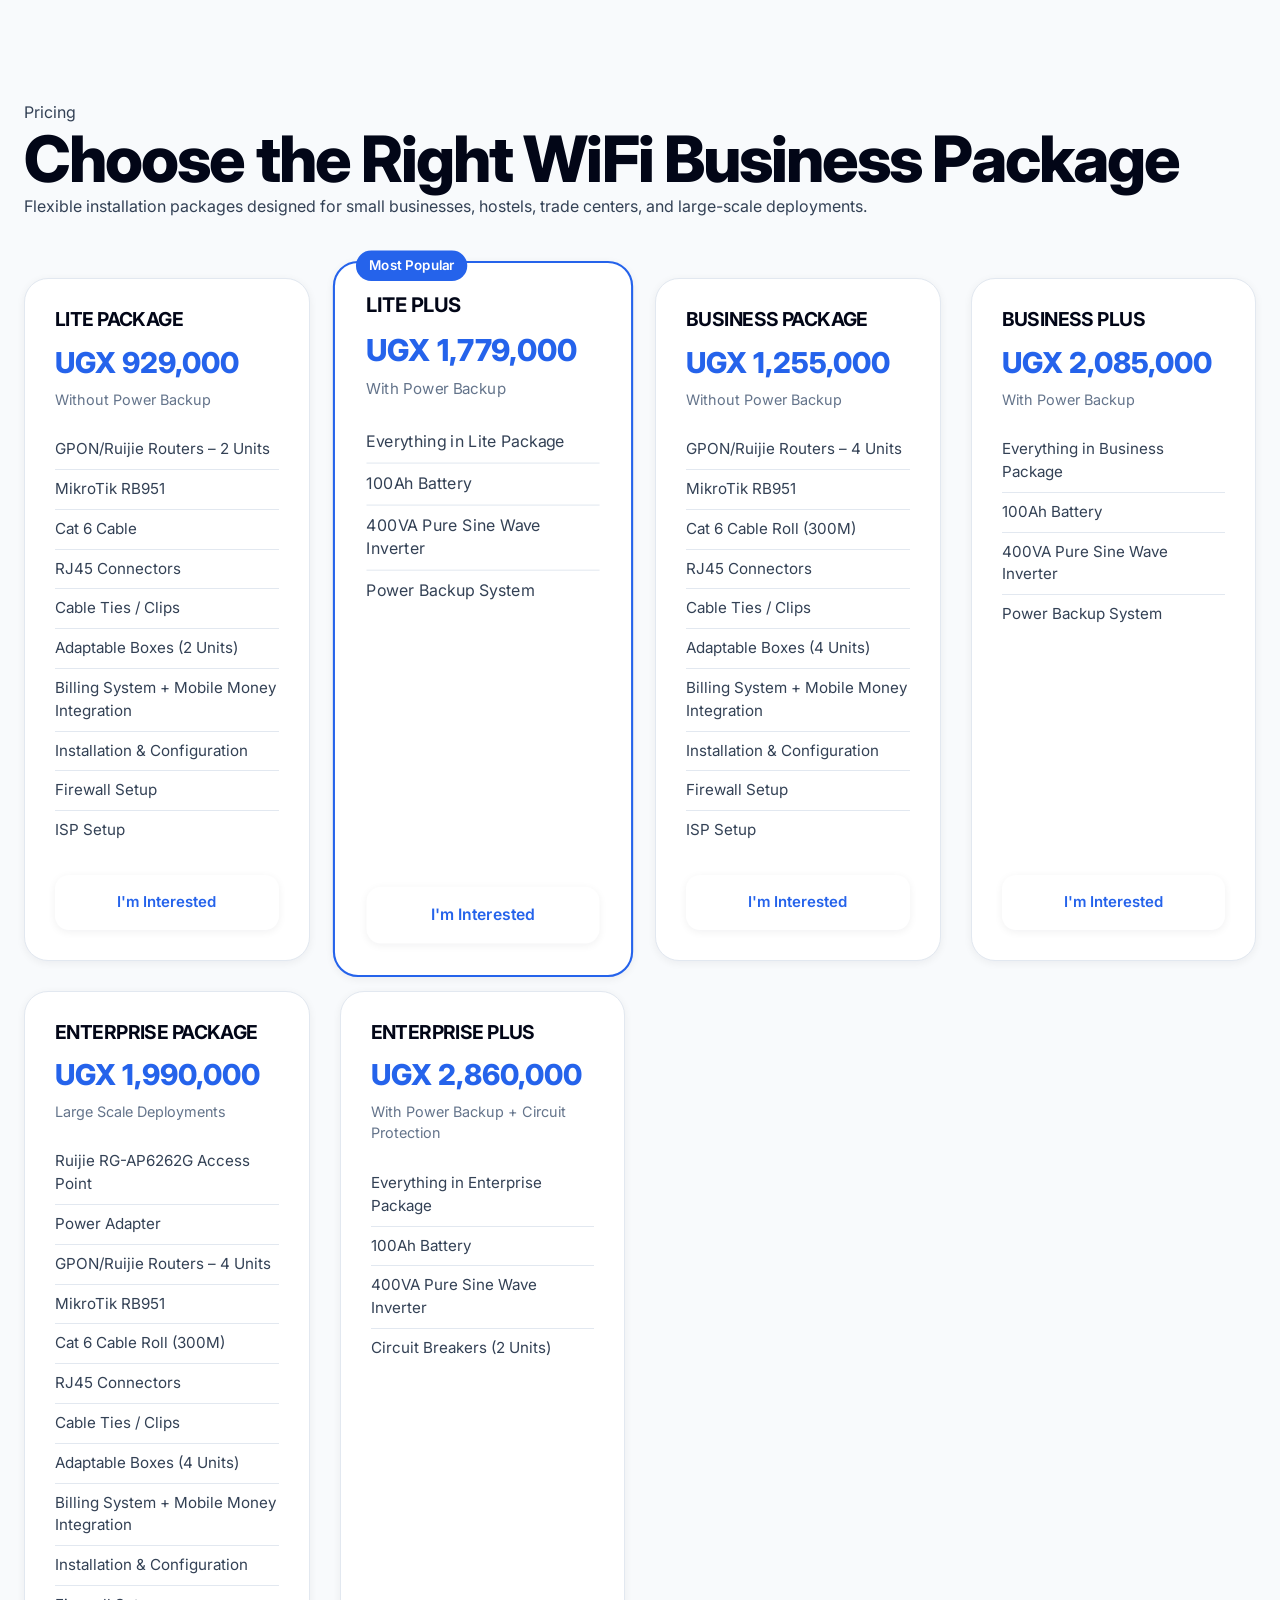
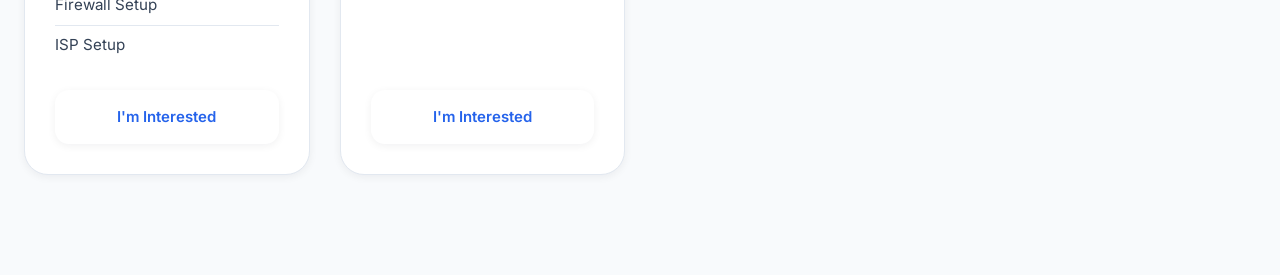
==== commit cc600298: "feat: remove WhatsApp chat button from pricing page" ====
--- a/pricing.html
+++ b/pricing.html
@@ -253,17 +253,7 @@
         </div>
 
     </section>
-    <a
-        href="https://wa.me/256753300656"
-        class="whatsapp-float"
-        target="_blank"
-        aria-label="Chat on WhatsApp">
-
-        <svg viewBox="0 0 24 24" fill="currentColor">
-            <path d="M20.5 3.5A11 11 0 0 0 3.9 18.9L3 21l2.2-.9A11 11 0 1 0 20.5 3.5zM12 20a8 8 0 0 1-4.1-1.1l-.3-.2-2 .8.8-2-.2-.3A8 8 0 1 1 12 20zm3.5-6.2c-.2-.1-1.2-.6-1.4-.7-.2-.1-.4-.1-.6.1l-.5.6c-.1.2-.3.2-.5.1-.6-.3-1.2-.6-1.7-1.1-.5-.5-.9-1.1-1.2-1.7-.1-.2 0-.4.1-.5l.4-.5c.1-.1.1-.3.1-.4 0-.1-.1-.3-.2-.4l-.4-1c-.1-.3-.3-.3-.5-.3h-.4c-.2 0-.5.1-.6.3-.2.2-.7.7-.7 1.8s.8 2.2.9 2.4c.1.2 1.6 2.4 3.9 3.3 2.3.9 2.3.6 2.7.6.4 0 1.2-.5 1.4-1 .2-.5.2-1 .1-1.1z"/>
-        </svg>
-
-    </a>
+
 
   </body>
 </html>
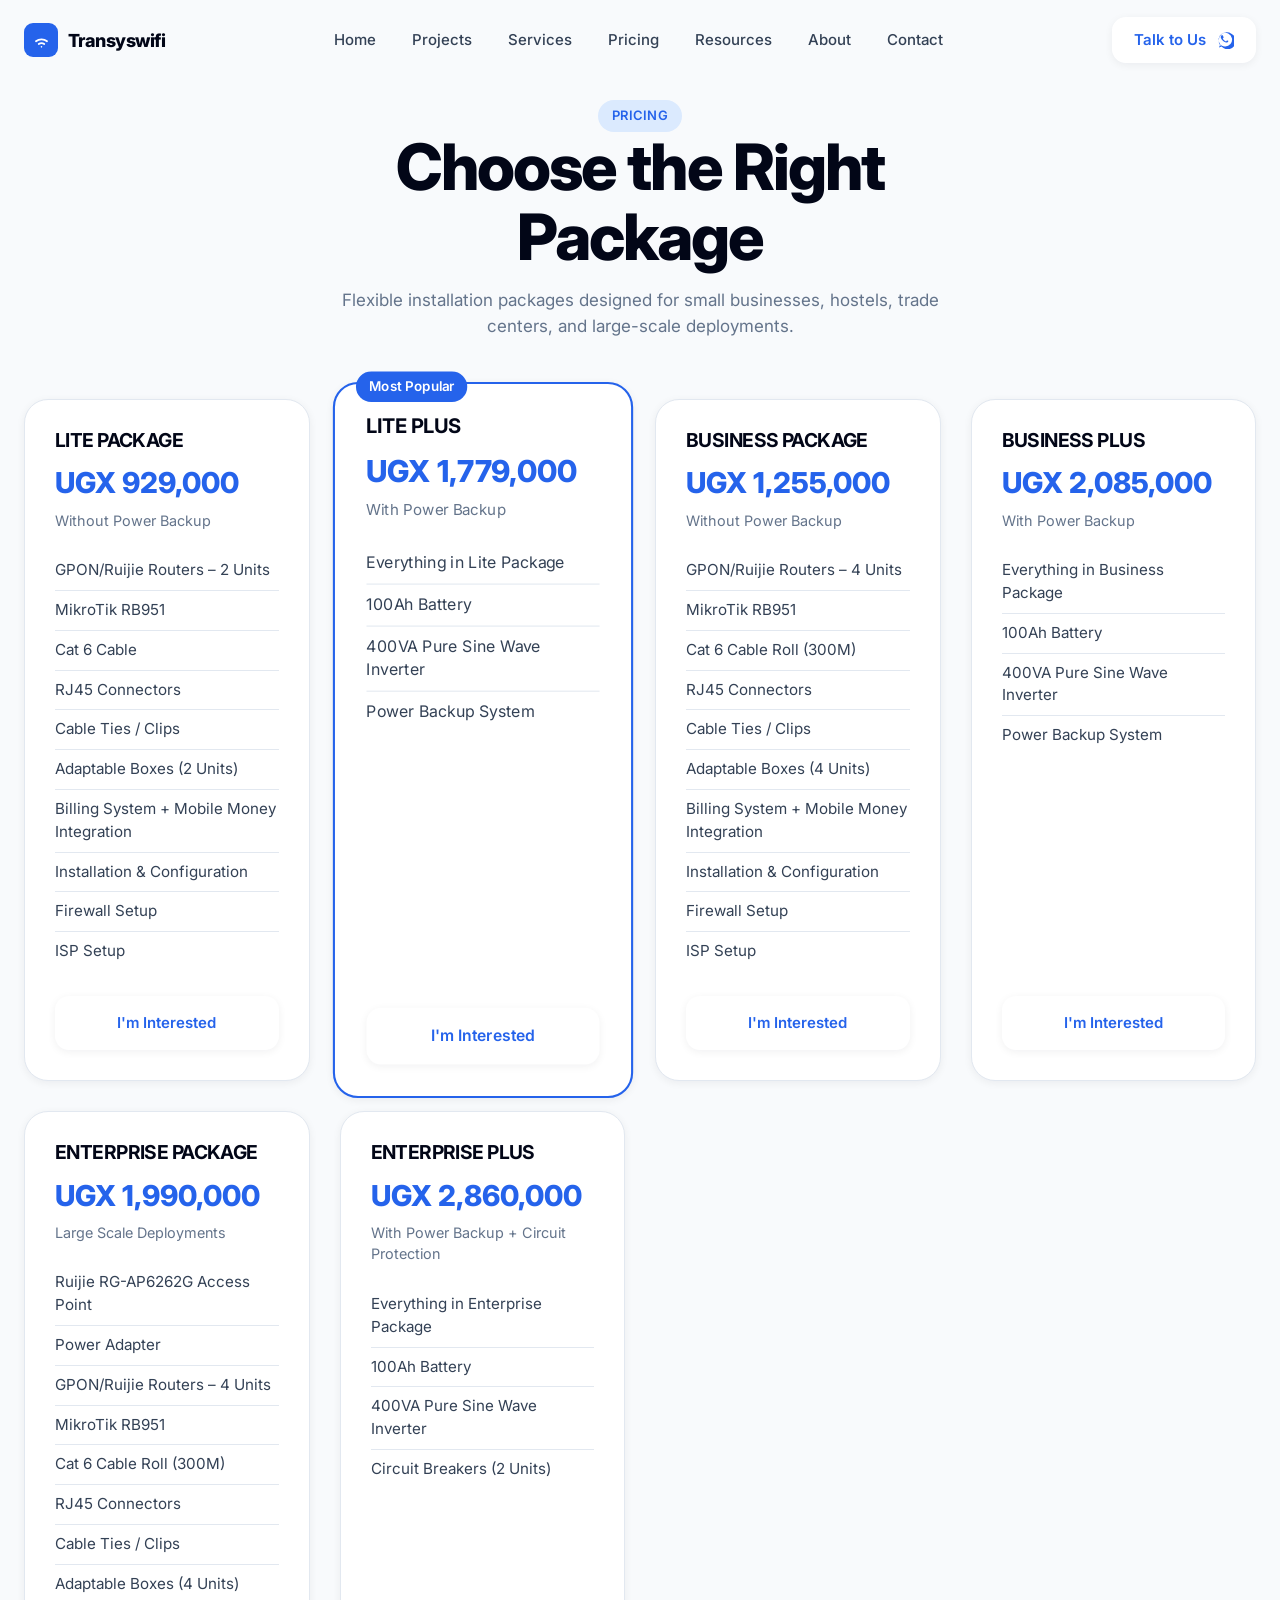
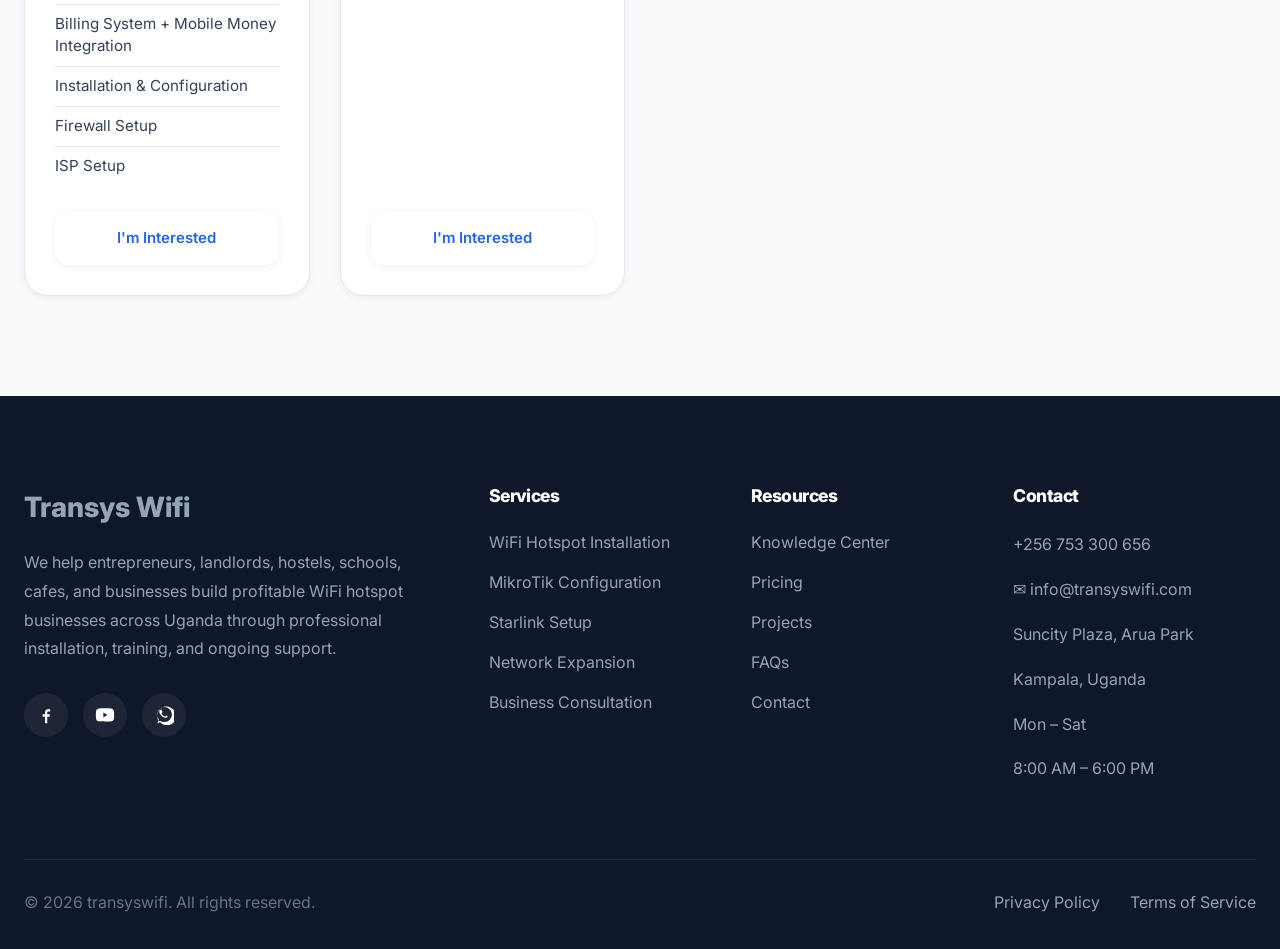
==== commit 7af65ca1: "feat: update pricing page with new navbar and footer, add contact styles - Enhanced the pricing.html" ====
--- a/pricing.html
+++ b/pricing.html
@@ -3,15 +3,13 @@
   <head>
     <meta charset="UTF-8" />
     <meta name="viewport" content="width=device-width, initial-scale=1.0" />
-    <title>Pricing - Transys Claude</title>
-        <meta charset="UTF-8" />
+    <meta charset="UTF-8" />
     <meta name="viewport" content="width=device-width, initial-scale=1.0" />
-    <title>Transys Wifi Uganda — Start Your Own Profitable Hotspot Business</title>
     <meta name="description" content="Complete hotspot installation and passive monthly income setup in 2-5 days. Trusted by entrepreneurs across Uganda." />
+    <title>Hotspot Packages - Transyswifi</title>
     <link rel="preconnect" href="https://fonts.googleapis.com" />
     <link rel="preconnect" href="https://fonts.gstatic.com" crossorigin />
     <link href="https://fonts.googleapis.com/css2?family=Inter:wght@400;500;600;700;800&display=swap" rel="stylesheet" />
-
     <link rel="stylesheet" href="css/variables.css" />
     <link rel="stylesheet" href="css/reset.css" />
     <link rel="stylesheet" href="css/global.css" />
@@ -32,16 +30,67 @@
     <link rel="stylesheet" href="css/pricing.css" />
   </head>
   <body>
+    <!-- ================= NAVBAR ================= -->
+    <header class="navbar" id="navbar">
+      <div class="container navbar__inner">
+        <a href="#" class="navbar__brand">
+          <span class="logo-mark">
+            <svg viewBox="0 0 24 24" fill="none" stroke="currentColor" stroke-width="2.2" stroke-linecap="round" stroke-linejoin="round">
+              <path d="M5 13a11 11 0 0 1 14 0" />
+              <path d="M8.5 16.5a6 6 0 0 1 7 0" />
+              <circle cx="12" cy="20" r="1" fill="currentColor" stroke="none" />
+            </svg>
+          </span>
+          Transyswifi
+        </a>
+
+        <nav class="navbar__links" aria-label="Primary navigation">
+          <a href="index.html">Home</a>
+          <a href="index.html#projects">Projects</a>
+          <a href="index.html#services">Services</a>
+          <a href="pricing.html">Pricing</a>
+          <a href="index.html#resources">Resources</a>
+          <a href="index.html#about">About</a>
+          <a href="index.html#contact">Contact</a>
+        </nav>
+
+        <div class="navbar__actions">
+          
+          <a href="https://wa.me/256753300656" class="btn btn-primary">
+            Talk to Us
+            <!-- WhatsApp SVG -->
+            <svg viewBox="0 0 24 24" fill="currentColor">
+                <path d="M20.5 3.5A11 11 0 005.3 18.7L4 22l3.4-1.3A11 11 0 1020.5 3.5zm-8.5 17a9 9 0 01-4.6-1.3l-.3-.2-2 .8.8-2-.2-.3A9 9 0 1112 20.5zm5-6.8c-.3-.2-1.8-.9-2-.9-.3-.1-.5-.1-.7.2l-.6.8c-.2.2-.3.2-.6.1-.3-.2-1.2-.4-2.3-1.5-.8-.7-1.4-1.7-1.6-2-.2-.3 0-.5.1-.6l.5-.6c.1-.2.2-.3.3-.5.1-.2 0-.4 0-.5l-.9-2.1c-.2-.5-.5-.4-.7-.4h-.6c-.2 0-.5.1-.7.3-.2.2-.9.9-.9 2.1s.9 2.5 1 2.7c.1.2 1.8 2.8 4.3 3.9 2.5 1.1 2.5.7 2.9.7.4 0 1.5-.6 1.7-1.2.2-.6.2-1.1.1-1.2-.1-.1-.3-.2-.6-.4z"/>
+            </svg>
+          </a>
+        </div>
+
+        <button class="navbar__toggle" id="navToggle" aria-label="Open menu" aria-expanded="false">
+          <span></span><span></span><span></span>
+        </button>
+      </div>
+
+      <div class="navbar__mobile" id="navMobile">
+        <a href="#">Home</a>
+        <a href="#projects">Projects</a>
+        <a href="#services">Services</a>
+        <a href="#pricing">Pricing</a>
+        <a href="#resources">Resources</a>
+       
+        <a href="#contact">Contact</a>
+        <a href="#hero-cta" class="btn btn-primary">Start My WiFi Business</a>
+      </div>
+    </header>
 
     <section class="pricing">
 
-        <div class="container">
-
-            <div class="section-heading">
-                <span class="section-tag">Pricing</span>
+        <div class="container ">
+
+            <div class="section-head center ">
+                <span class="section-tag eyebrow ">Pricing</span>
 
                 <h1>
-                    Choose the Right WiFi Business Package
+                    Choose the Right Package
                 </h1>
 
                 <p>
@@ -253,6 +302,140 @@
         </div>
 
     </section>
+    <!-- ================= FOOTER ================= -->
+    <footer class="footer">
+
+        <div class="container">
+
+            <div class="footer-grid">
+
+                <!-- Company -->
+
+                <div class="footer-column">
+
+                    <a href="/" class="footer-logo">
+                        Transys Wifi
+                    </a>
+
+                    <p class="footer-description">
+                        We help entrepreneurs, landlords, hostels, schools, cafes,
+                        and businesses build profitable WiFi hotspot businesses
+                        across Uganda through professional installation, training,
+                        and ongoing support.
+                    </p>
+
+                    <div class="footer-social">
+
+                        <a href="#" aria-label="Facebook">
+                            <!-- Facebook SVG -->
+                            <svg viewBox="0 0 24 24" fill="currentColor">
+                                <path d="M13.5 22v-8h2.7l.4-3h-3.1V9.2c0-.9.3-1.5 1.6-1.5H17V5.1c-.4-.1-1.3-.1-2.3-.1-2.3 0-3.9 1.4-3.9 4V11H8v3h2.8v8h2.7z"/>
+                            </svg>
+                        </a>
+
+                        <a href="https://www.youtube.com/channel/UC0irHZ--1YLiezkM03CeIUQ" aria-label="YouTube">
+                            <!-- YouTube SVG -->
+                            <svg viewBox="0 0 24 24" fill="currentColor">
+                                <path d="M23 12s0-3.5-.5-5.2c-.3-1.2-1.2-2.1-2.4-2.4C18.4 4 12 4 12 4s-6.4 0-8.1.4C2.7 4.7 1.8 5.6 1.5 6.8 1 8.5 1 12 1 12s0 3.5.5 5.2c.3 1.2 1.2 2.1 2.4 2.4 1.7.4 8.1.4 8.1.4s6.4 0 8.1-.4c1.2-.3 2.1-1.2 2.4-2.4.5-1.7.5-5.2.5-5.2zm-13 3V9l5 3-5 3z"/>
+                            </svg>
+                        </a>
+
+                        <a href="https://wa.me/256753300656" aria-label="WhatsApp">
+                            <!-- WhatsApp SVG -->
+                            <svg viewBox="0 0 24 24" fill="currentColor">
+                                <path d="M20.5 3.5A11 11 0 005.3 18.7L4 22l3.4-1.3A11 11 0 1020.5 3.5zm-8.5 17a9 9 0 01-4.6-1.3l-.3-.2-2 .8.8-2-.2-.3A9 9 0 1112 20.5zm5-6.8c-.3-.2-1.8-.9-2-.9-.3-.1-.5-.1-.7.2l-.6.8c-.2.2-.3.2-.6.1-.3-.2-1.2-.4-2.3-1.5-.8-.7-1.4-1.7-1.6-2-.2-.3 0-.5.1-.6l.5-.6c.1-.2.2-.3.3-.5.1-.2 0-.4 0-.5l-.9-2.1c-.2-.5-.5-.4-.7-.4h-.6c-.2 0-.5.1-.7.3-.2.2-.9.9-.9 2.1s.9 2.5 1 2.7c.1.2 1.8 2.8 4.3 3.9 2.5 1.1 2.5.7 2.9.7.4 0 1.5-.6 1.7-1.2.2-.6.2-1.1.1-1.2-.1-.1-.3-.2-.6-.4z"/>
+                            </svg>
+                        </a>
+
+                    </div>
+
+                </div>
+
+                <!-- Services -->
+
+                <div class="footer-column">
+
+                    <h3>Services</h3>
+
+                    <ul>
+
+                        <li><a href="#">WiFi Hotspot Installation</a></li>
+                        <li><a href="#">MikroTik Configuration</a></li>
+                        <li><a href="#">Starlink Setup</a></li>
+                        <li><a href="#">Network Expansion</a></li>
+                        <li><a href="#">Business Consultation</a></li>
+
+                    </ul>
+
+                </div>
+
+                <!-- Resources -->
+
+                <div class="footer-column">
+
+                    <h3>Resources</h3>
+
+                    <ul>
+
+                        <li><a href="#">Knowledge Center</a></li>
+                        <li><a href="pricing.html">Pricing</a></li>
+                        <li><a href="#">Projects</a></li>
+                        <li><a href="#">FAQs</a></li>
+                        <li><a href="#">Contact</a></li>
+
+                    </ul>
+
+                </div>
+
+                <!-- Contact -->
+
+                <div class="footer-column">
+
+                    <h3>Contact</h3>
+
+                    <ul class="contact-list">
+
+                        <li>+256 753 300 656</li>
+
+                        <li>✉ info@transyswifi.com</li>
+
+                        <li>Suncity Plaza, Arua Park</li>
+
+                        <li>Kampala, Uganda</li>
+
+                        <li>Mon – Sat</li>
+
+                        <li>8:00 AM – 6:00 PM</li>
+
+                    </ul>
+
+                </div>
+
+            </div>
+
+            <div class="footer-bottom">
+
+                <p>
+
+                    © 2026 transyswifi. All rights reserved.
+
+                </p>
+
+                <div>
+
+                    <a href="#">Privacy Policy</a>
+
+                    <a href="#">Terms of Service</a>
+
+                </div>
+
+            </div>
+
+        </div>
+
+    </footer> 
+    <script src="js/navbar.js"></script>
+    
 
 
   </body>
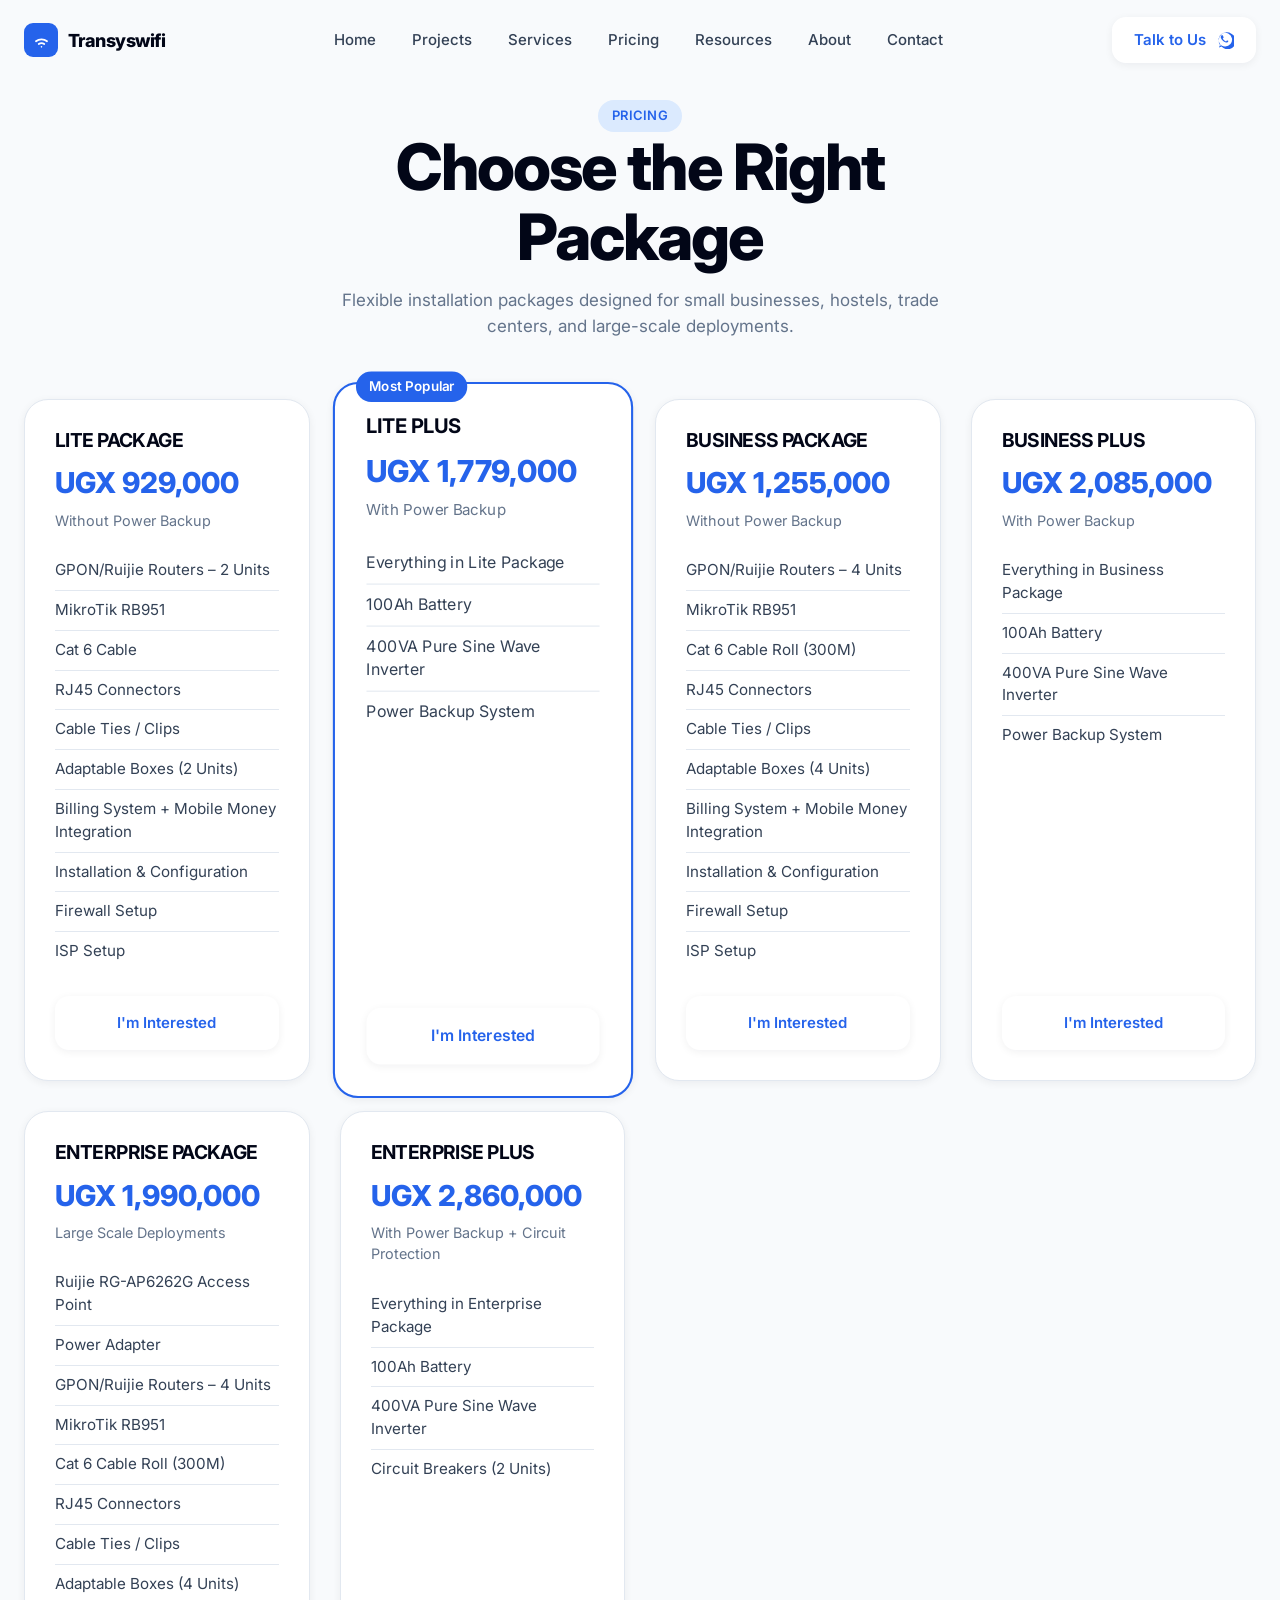
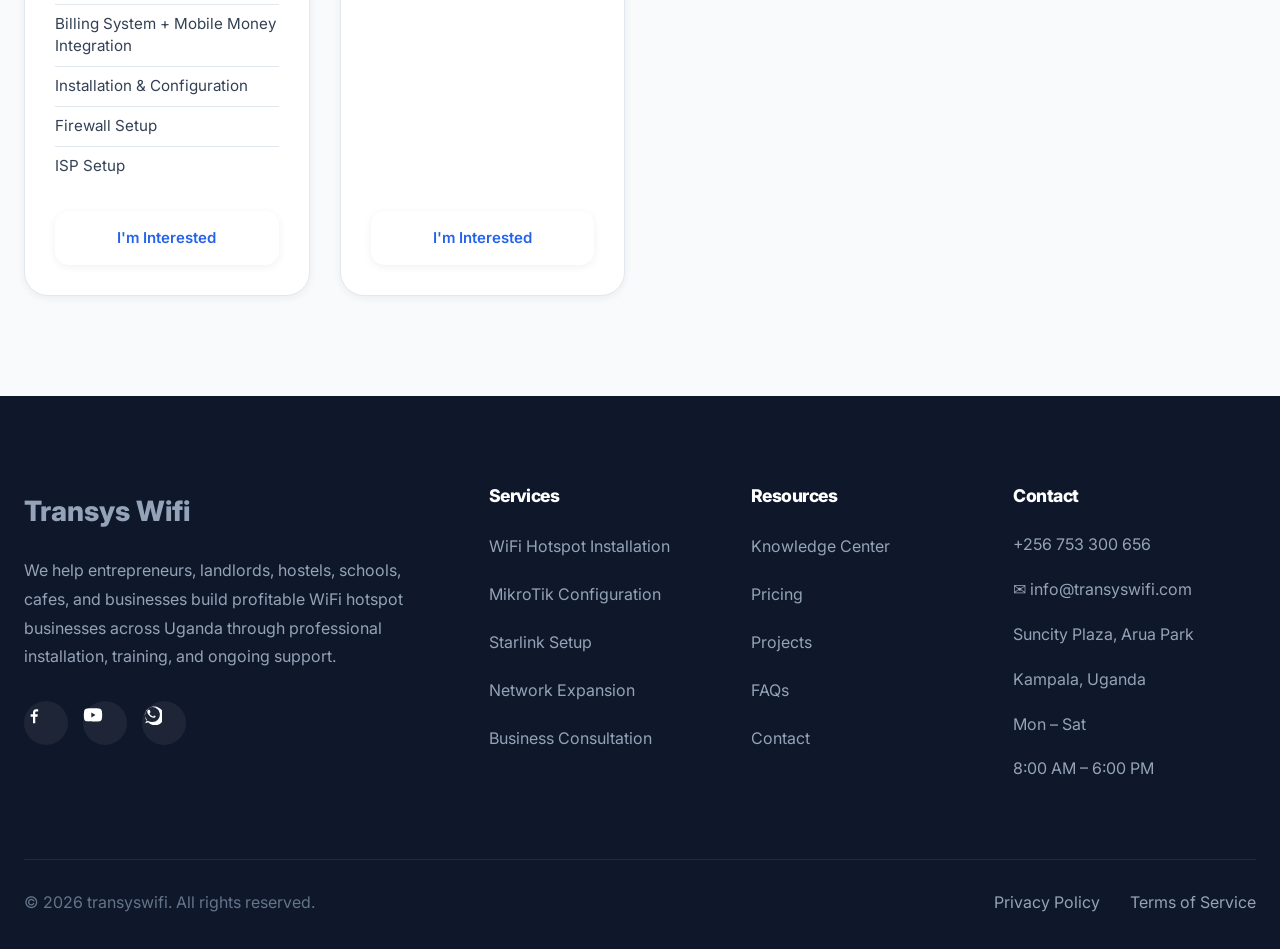
==== commit f213ec20: "feat: update navigation links to point to correct pages" ====
--- a/pricing.html
+++ b/pricing.html
@@ -71,14 +71,14 @@
       </div>
 
       <div class="navbar__mobile" id="navMobile">
-        <a href="#">Home</a>
-        <a href="#projects">Projects</a>
-        <a href="#services">Services</a>
-        <a href="#pricing">Pricing</a>
-        <a href="#resources">Resources</a>
-       
-        <a href="#contact">Contact</a>
-        <a href="#hero-cta" class="btn btn-primary">Start My WiFi Business</a>
+        <a href="index.html">Home</a>
+        <a href="index.html#projects">Projects</a>
+        <a href="index.html#services">Services</a>
+        <a href="pricing.html">Pricing</a>
+        <a href="index.html#resources">Resources</a>
+        
+        <a href="index.html#contact">Contact</a>
+        <a href="index.html#hero-cta" class="btn btn-primary">Start My WiFi Business</a>
       </div>
     </header>
 
--- a/css/footer.css
+++ b/css/footer.css
@@ -200,4 +200,80 @@
 
     color:white;
 
+}
+
+@media (max-width: 1024px){
+
+    .footer-grid{
+        grid-template-columns: 1fr 1fr;
+        gap:40px;
+    }
+
+}
+
+@media (max-width: 1024px){
+
+    .footer-grid{
+        grid-template-columns: 1fr 1fr;
+        gap:40px;
+    }
+
+}
+
+@media (max-width: 768px){
+
+    .footer{
+        padding:70px 0 30px;
+    }
+
+    .footer-grid{
+        grid-template-columns: 1fr;
+        gap:35px;
+    }
+
+    .footer-description{
+        max-width:100%;
+    }
+
+    .footer-bottom{
+        flex-direction:column;
+        align-items:flex-start;
+        text-align:left;
+    }
+
+}
+
+@media (max-width: 480px){
+
+    .footer{
+        padding:60px 0 25px;
+    }
+
+    .footer-social{
+        flex-wrap:wrap;
+    }
+
+    .footer-social a{
+        width:42px;
+        height:42px;
+    }
+
+    .footer-column h3{
+        margin-bottom:18px;
+    }
+
+    .footer-column li{
+        margin-bottom:12px;
+    }
+
+    .footer-bottom div{
+        flex-direction:column;
+        gap:10px;
+    }
+
+}
+
+.footer-column a{
+    display:inline-block;
+    padding:4px 0;
 }
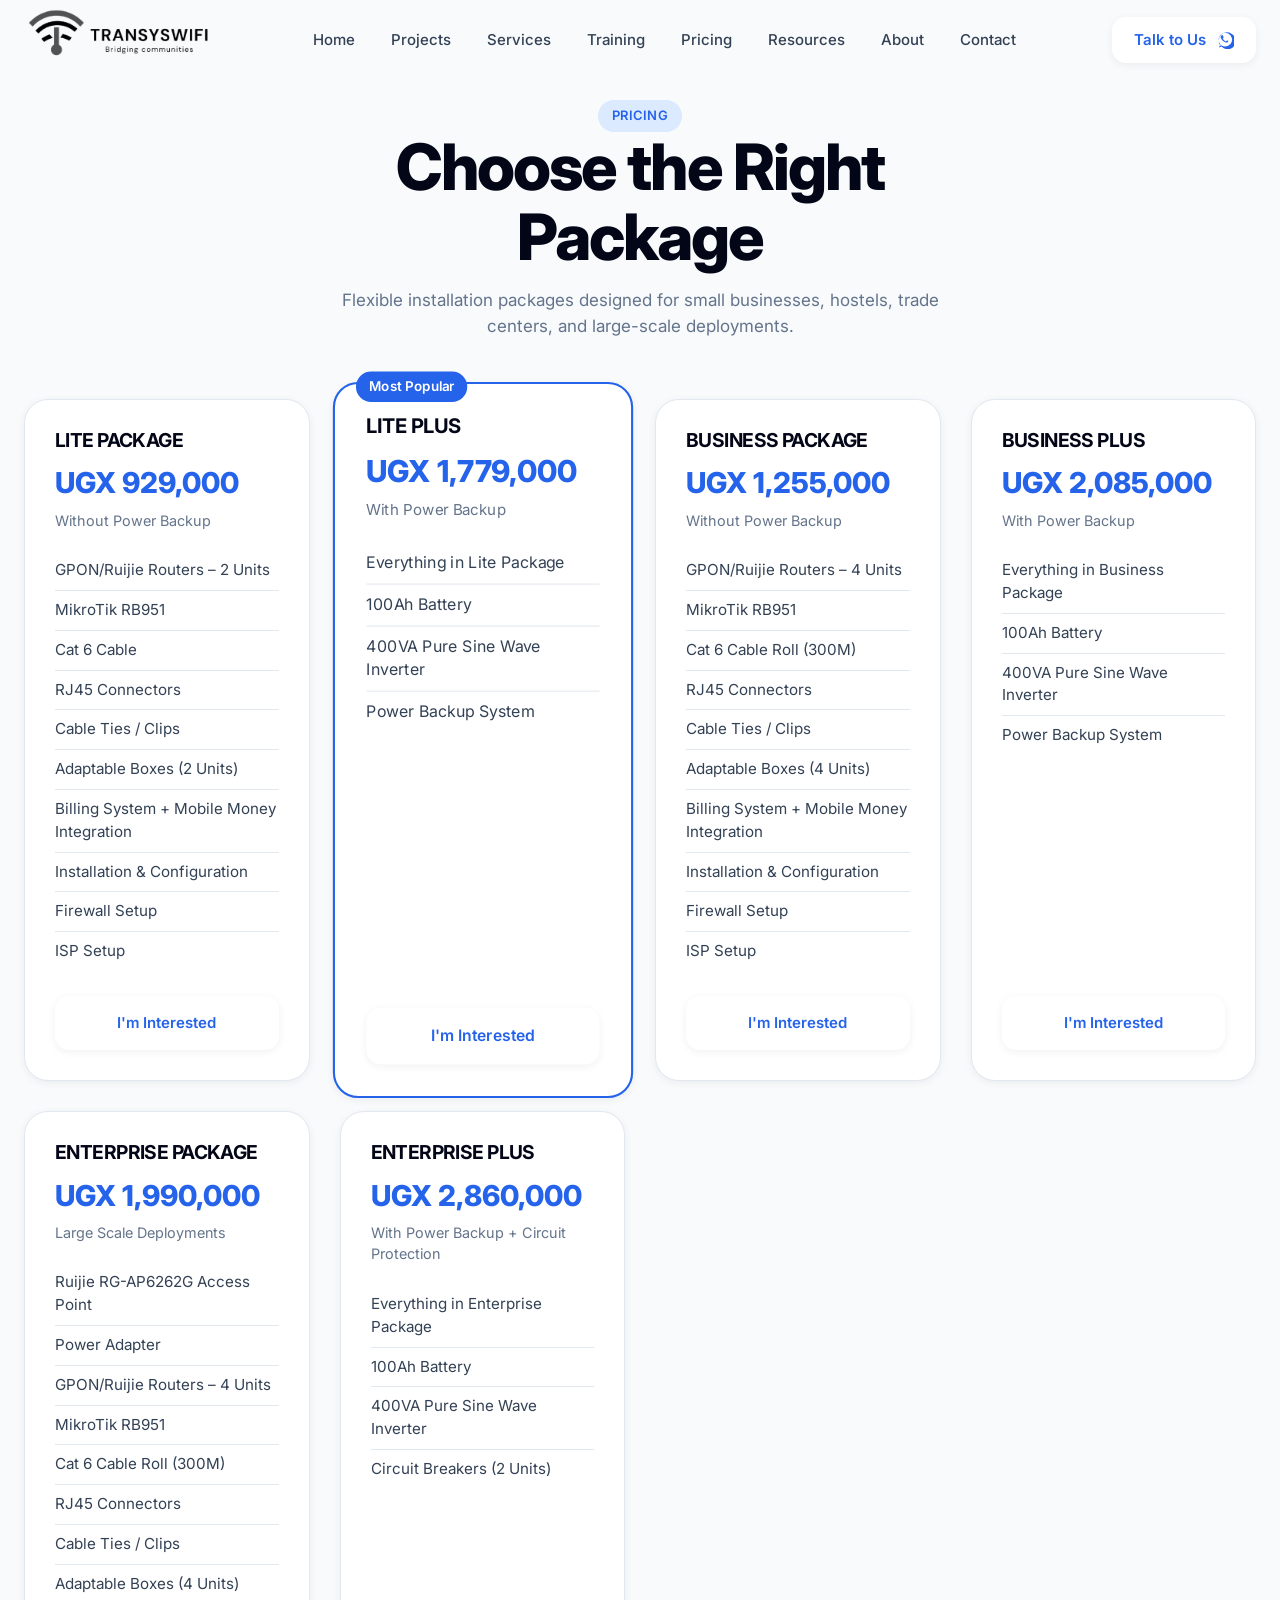
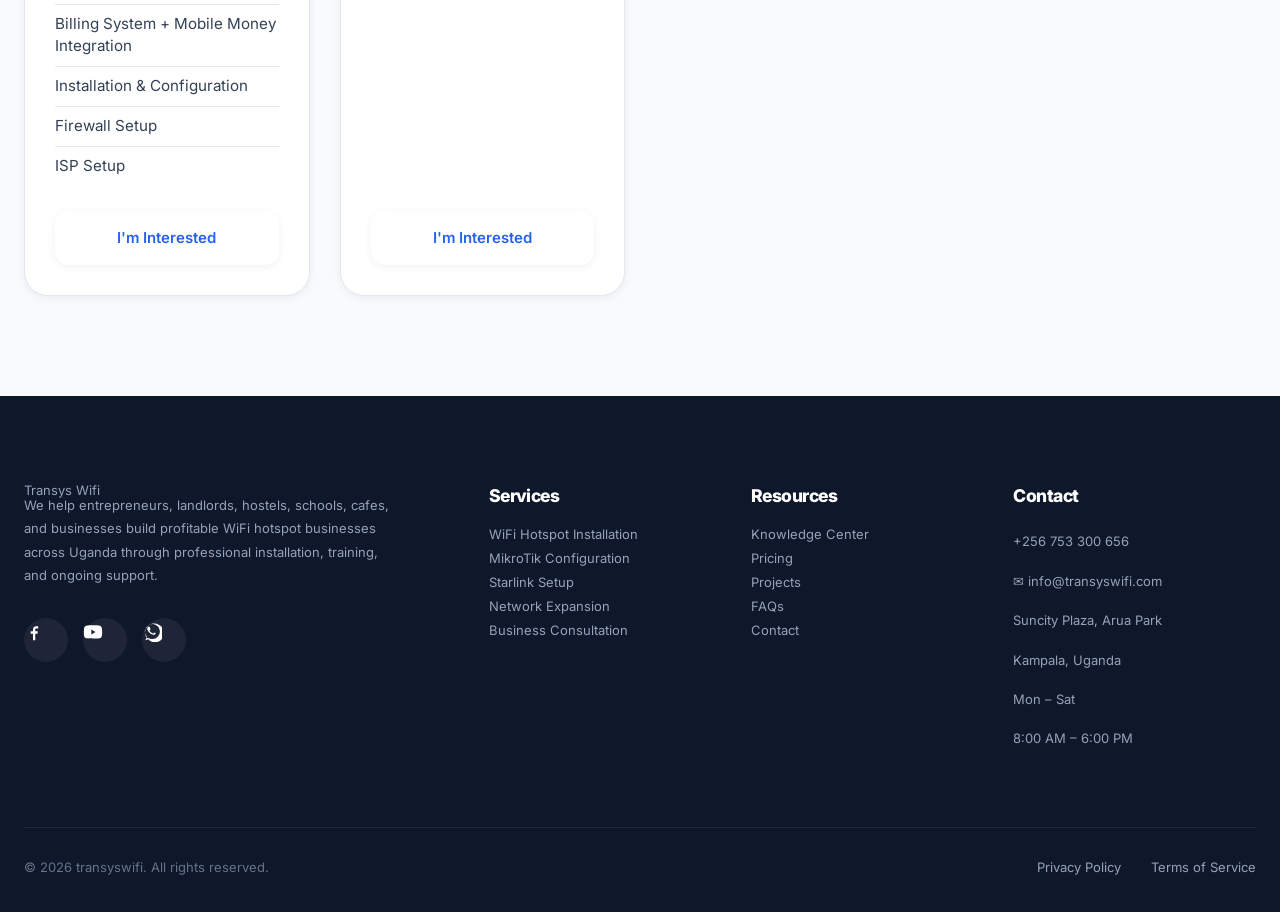
==== commit 288b7b10: "fix: update navbar to include training link and replace logo with image badge" ====
--- a/pricing.html
+++ b/pricing.html
@@ -33,21 +33,18 @@
     <!-- ================= NAVBAR ================= -->
     <header class="navbar" id="navbar">
       <div class="container navbar__inner">
-        <a href="#" class="navbar__brand">
-          <span class="logo-mark">
-            <svg viewBox="0 0 24 24" fill="none" stroke="currentColor" stroke-width="2.2" stroke-linecap="round" stroke-linejoin="round">
-              <path d="M5 13a11 11 0 0 1 14 0" />
-              <path d="M8.5 16.5a6 6 0 0 1 7 0" />
-              <circle cx="12" cy="20" r="1" fill="currentColor" stroke="none" />
-            </svg>
-          </span>
-          Transyswifi
-        </a>
+        
+        <span class="logo-mark">
+            <a href="#" class="navbar__brand">
+            <span class="logo-mark__badge"><img src="./Assets/logos/transyswifilogo.png" alt="Transyswifi Logo Badge" /></span>
+            </a>
+        </span>
 
         <nav class="navbar__links" aria-label="Primary navigation">
           <a href="index.html">Home</a>
           <a href="index.html#projects">Projects</a>
           <a href="index.html#services">Services</a>
+          <a href="./blog/training.html">Training</a>
           <a href="pricing.html">Pricing</a>
           <a href="index.html#resources">Resources</a>
           <a href="index.html#about">About</a>
@@ -74,6 +71,7 @@
         <a href="index.html">Home</a>
         <a href="index.html#projects">Projects</a>
         <a href="index.html#services">Services</a>
+        <a href="./blog/training.html">Training</a>
         <a href="pricing.html">Pricing</a>
         <a href="index.html#resources">Resources</a>
         
--- a/css/navbar.css
+++ b/css/navbar.css
@@ -25,6 +25,7 @@
   align-items: center;
   justify-content: space-between;
   width: 100%;
+  
 }
 
 .navbar__brand {
@@ -159,3 +160,16 @@
 .navbar__mobile .btn {
   width: 100%;
 }
+
+.logo-mark__badge img{
+  max-height: 12rem;
+  margin-top: 10px;
+}
+
+@media (max-width: 640px) {
+  .logo-mark__badge img{
+    max-height: 140px;
+    margin-right: 10px;
+  }
+  
+}
--- a/css/footer.css
+++ b/css/footer.css
@@ -7,7 +7,7 @@
     background:#0f172a;
 
     color:#cbd5e1;
-
+    font-size: small;
     padding:90px 0 35px;
 
 }
@@ -15,7 +15,6 @@
 .footer-grid{
 
     display:grid;
-
     grid-template-columns:
         2fr
         1fr
@@ -23,26 +22,28 @@
         1.2fr;
 
     gap:60px;
-
     margin-bottom:60px;
-
+    line-height: 0rem;
 }
 
 .footer-logo{
 
     display:inline-block;
-
-    font-size:1.75rem;
-
-    font-weight:800;
-
-    color:white;
-
-    text-decoration:none;
-
-    margin-bottom:20px;
-
-}
+    max-height: 100px;
+
+}
+
+.footer-logo1 img{
+
+  max-height: 18rem;
+  margin-top: -118px;
+  margin-bottom: -110px;
+  
+
+
+}
+
+
 
 .footer-description{
 
@@ -240,6 +241,14 @@
         align-items:flex-start;
         text-align:left;
     }
+    .footer-logo1 img{
+        max-height: 18rem;
+        margin-top: -110px;
+        margin-bottom: -60px;
+        margin-left:-15px ;
+        height: 10rem ;
+        width: 12rem;
+    }
 
 }
 
@@ -271,6 +280,13 @@
         gap:10px;
     }
 
+    .footer-logo1 img{
+        
+        max-height: 10rem;
+        height:200px ;
+        width: 200px;
+        
+    }
 }
 
 .footer-column a{
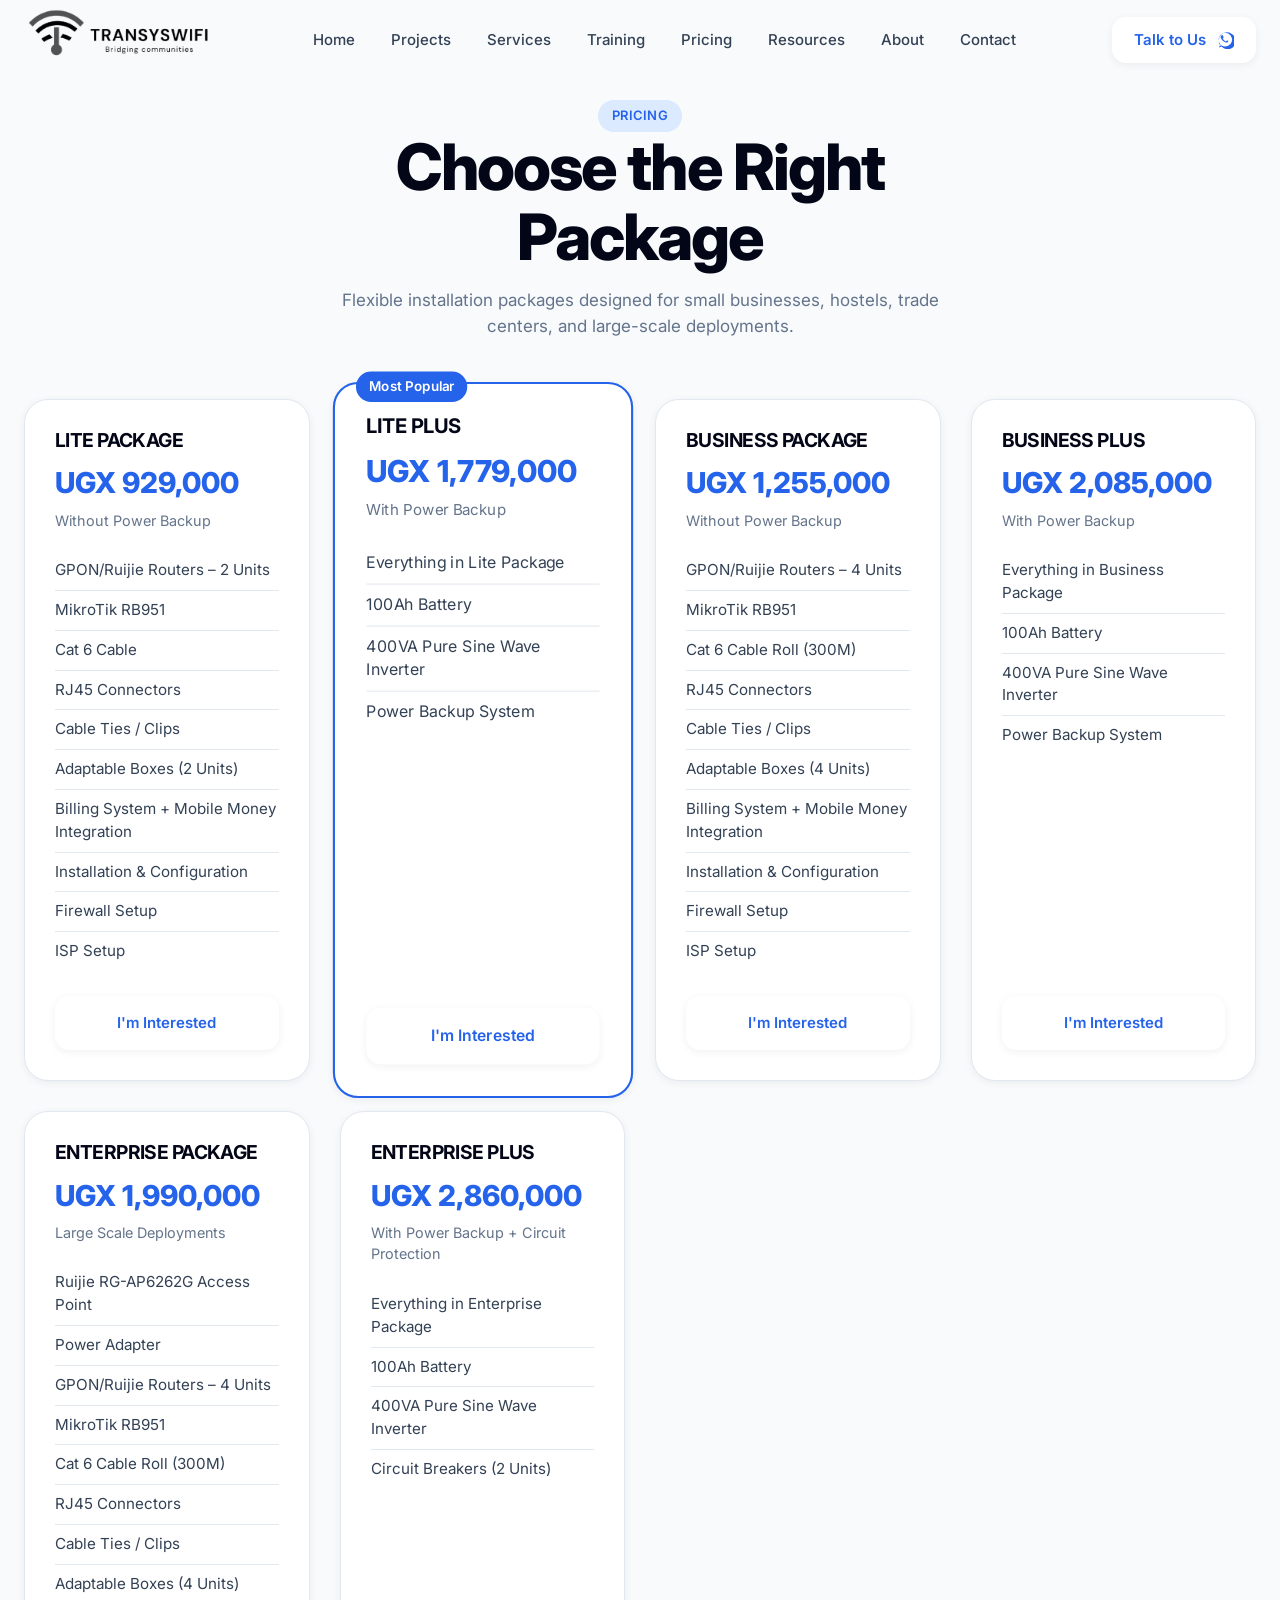
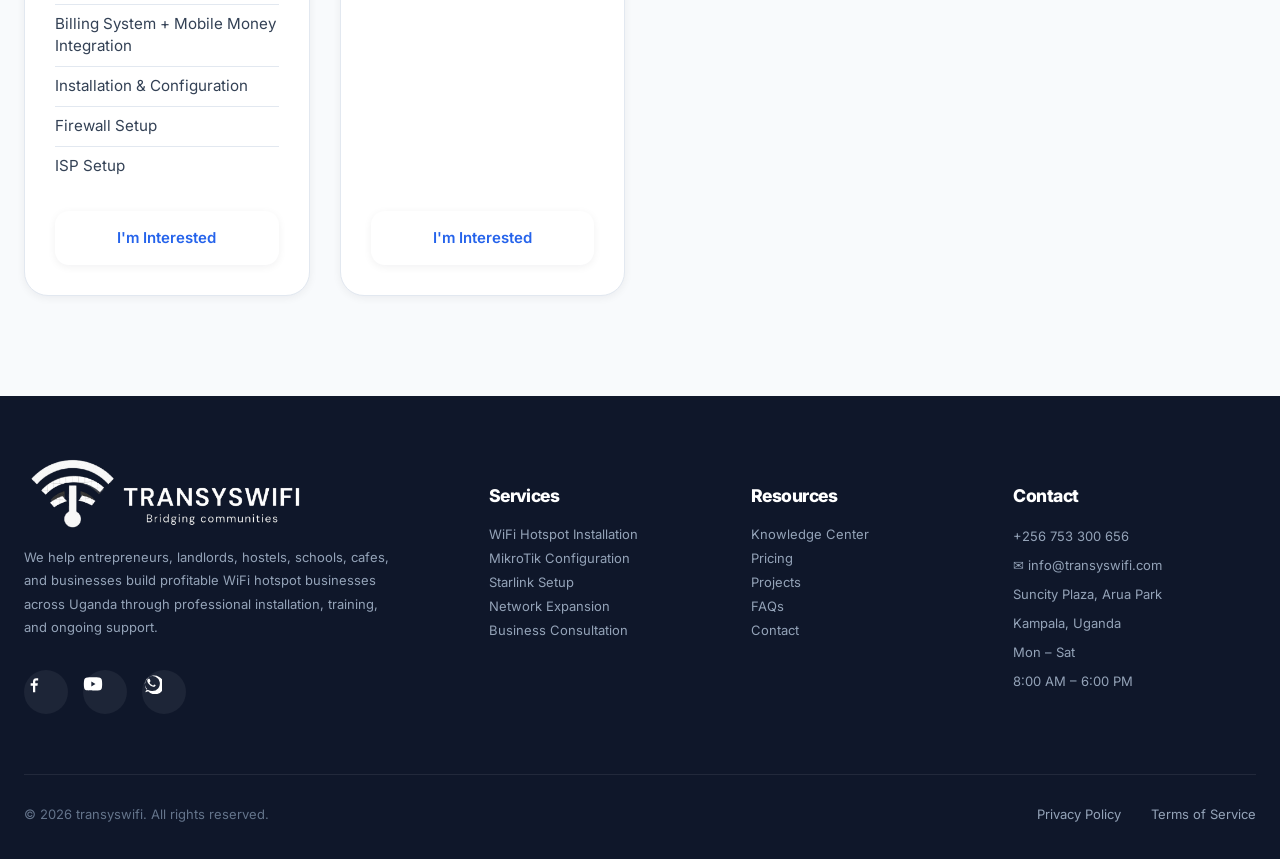
==== commit d3707c5e: "fix: update footer logo to use image badge and adjust line height for better readability" ====
--- a/pricing.html
+++ b/pricing.html
@@ -311,9 +311,10 @@
 
                 <div class="footer-column">
 
-                    <a href="/" class="footer-logo">
-                        Transys Wifi
-                    </a>
+                <span class="footer-logo1">
+                  <img src="./Assets/logos/Transyswifilogo-footer-white.png" alt="Transyswifi Logo Badge" />
+                </span>
+
 
                     <p class="footer-description">
                         We help entrepreneurs, landlords, hostels, schools, cafes,
--- a/css/footer.css
+++ b/css/footer.css
@@ -151,7 +151,7 @@
 
     color:#94a3b8;
 
-    line-height:1.8;
+    line-height:1;
 
 }
 
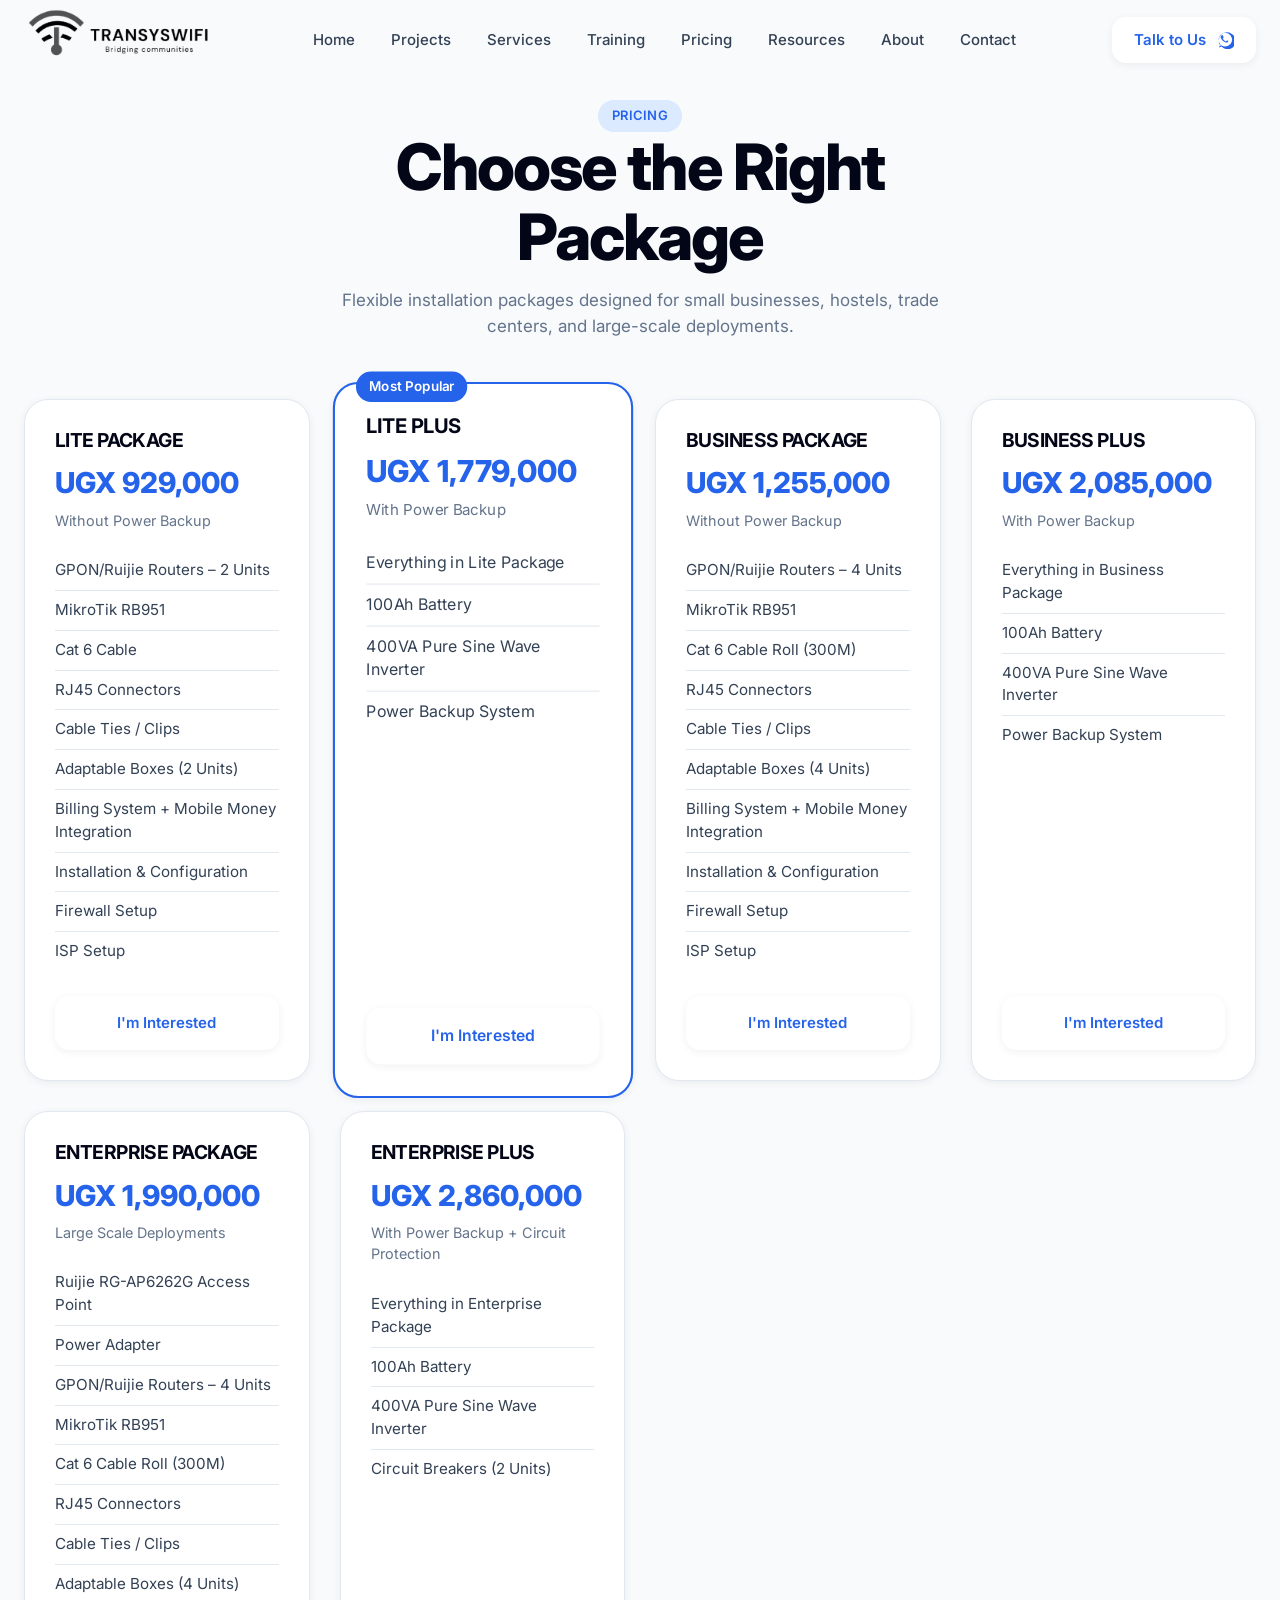
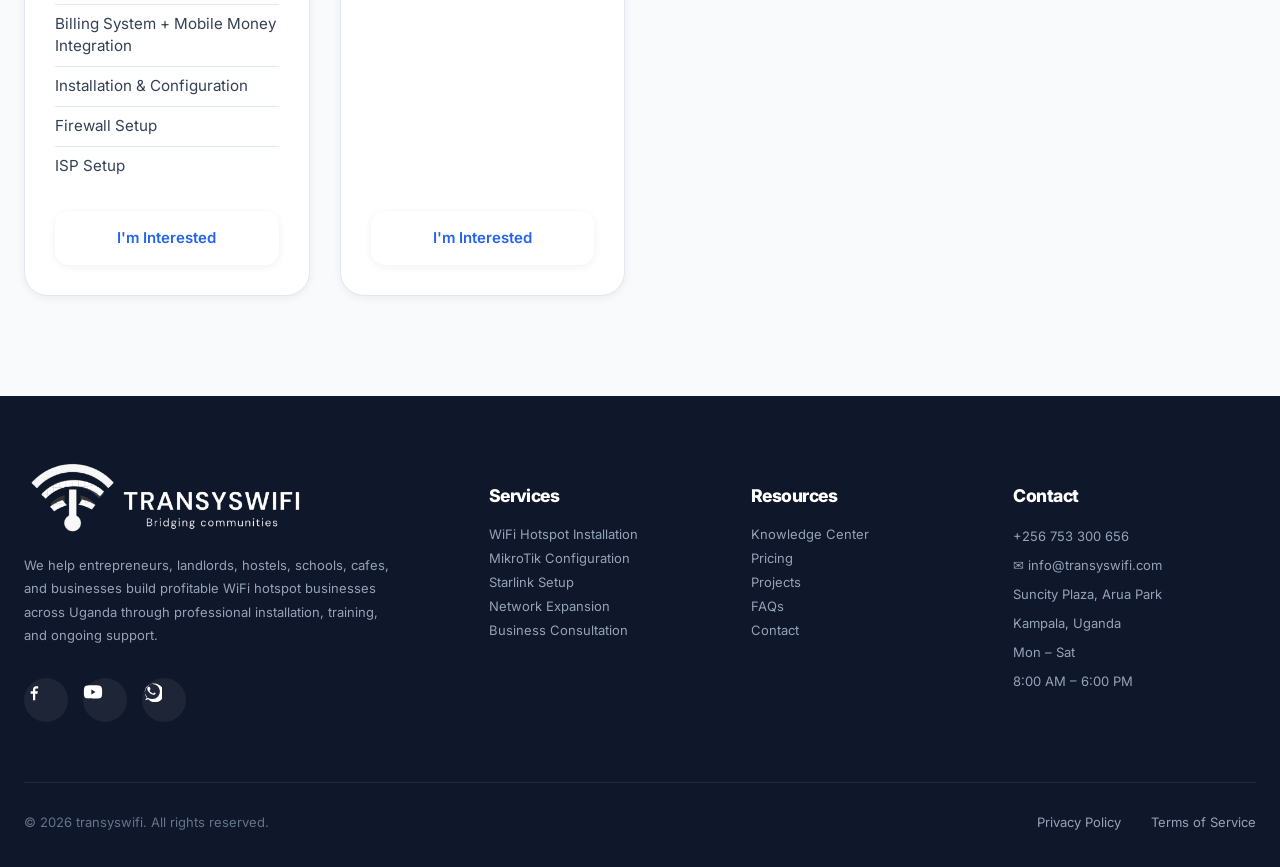
==== commit 820475a5: "fix: update footer logo link and adjust navbar brand link for improved navigation" ====
--- a/pricing.html
+++ b/pricing.html
@@ -35,7 +35,7 @@
       <div class="container navbar__inner">
         
         <span class="logo-mark">
-            <a href="#" class="navbar__brand">
+            <a href="./index.html" class="navbar__brand">
             <span class="logo-mark__badge"><img src="./Assets/logos/transyswifilogo.png" alt="Transyswifi Logo Badge" /></span>
             </a>
         </span>
@@ -310,10 +310,11 @@
                 <!-- Company -->
 
                 <div class="footer-column">
-
-                <span class="footer-logo1">
-                  <img src="./Assets/logos/Transyswifilogo-footer-white.png" alt="Transyswifi Logo Badge" />
-                </span>
+                <a href="./index.html" class="footer-logo">
+                    <span class="footer-logo1">
+                    <img src="./Assets/logos/Transyswifilogo-footer-white.png" alt="Transyswifi Logo Badge" />
+                    </span>
+                </a>
 
 
                     <p class="footer-description">
--- a/css/global.css
+++ b/css/global.css
@@ -85,6 +85,7 @@
   background: var(--color-primary-dark);
   box-shadow: var(--shadow-md);
   transform: translateY(-2px);
+  color: var(--color-white);
 }
 
 .btn-primary:hover svg {
